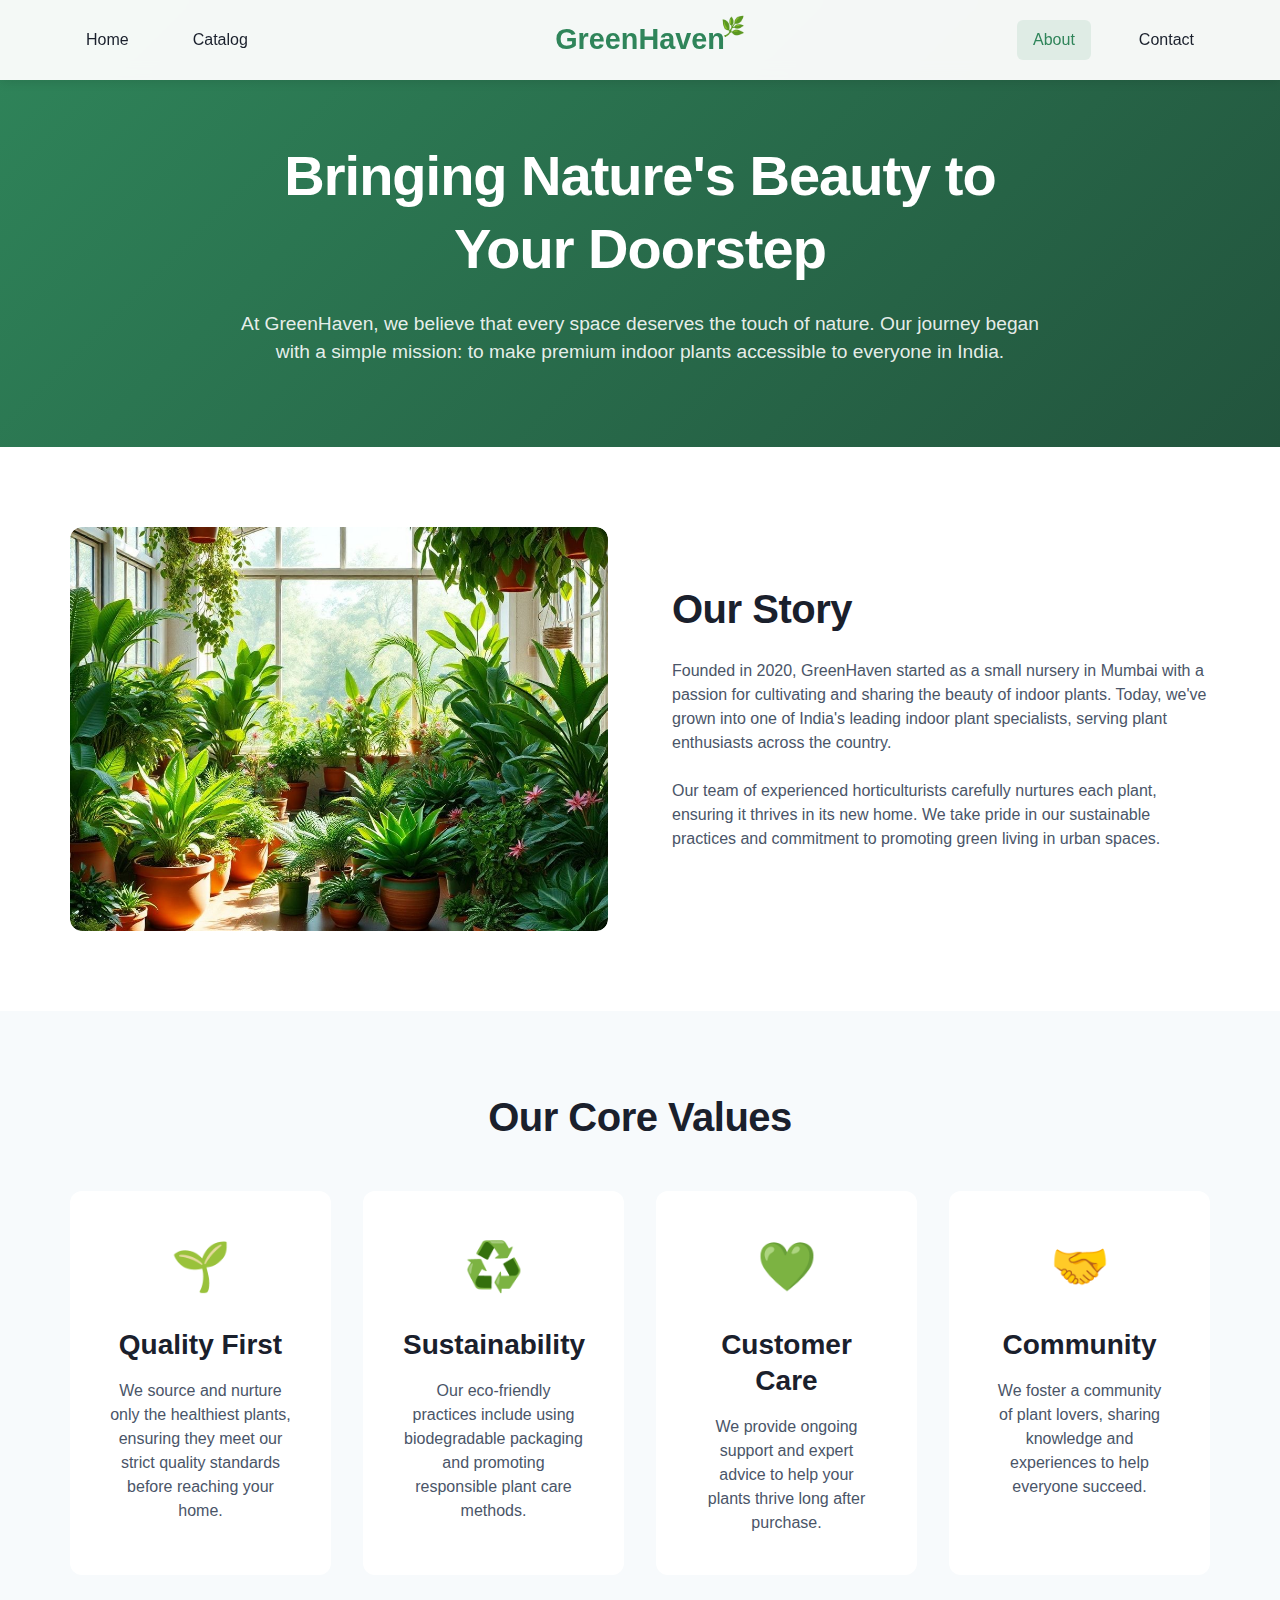
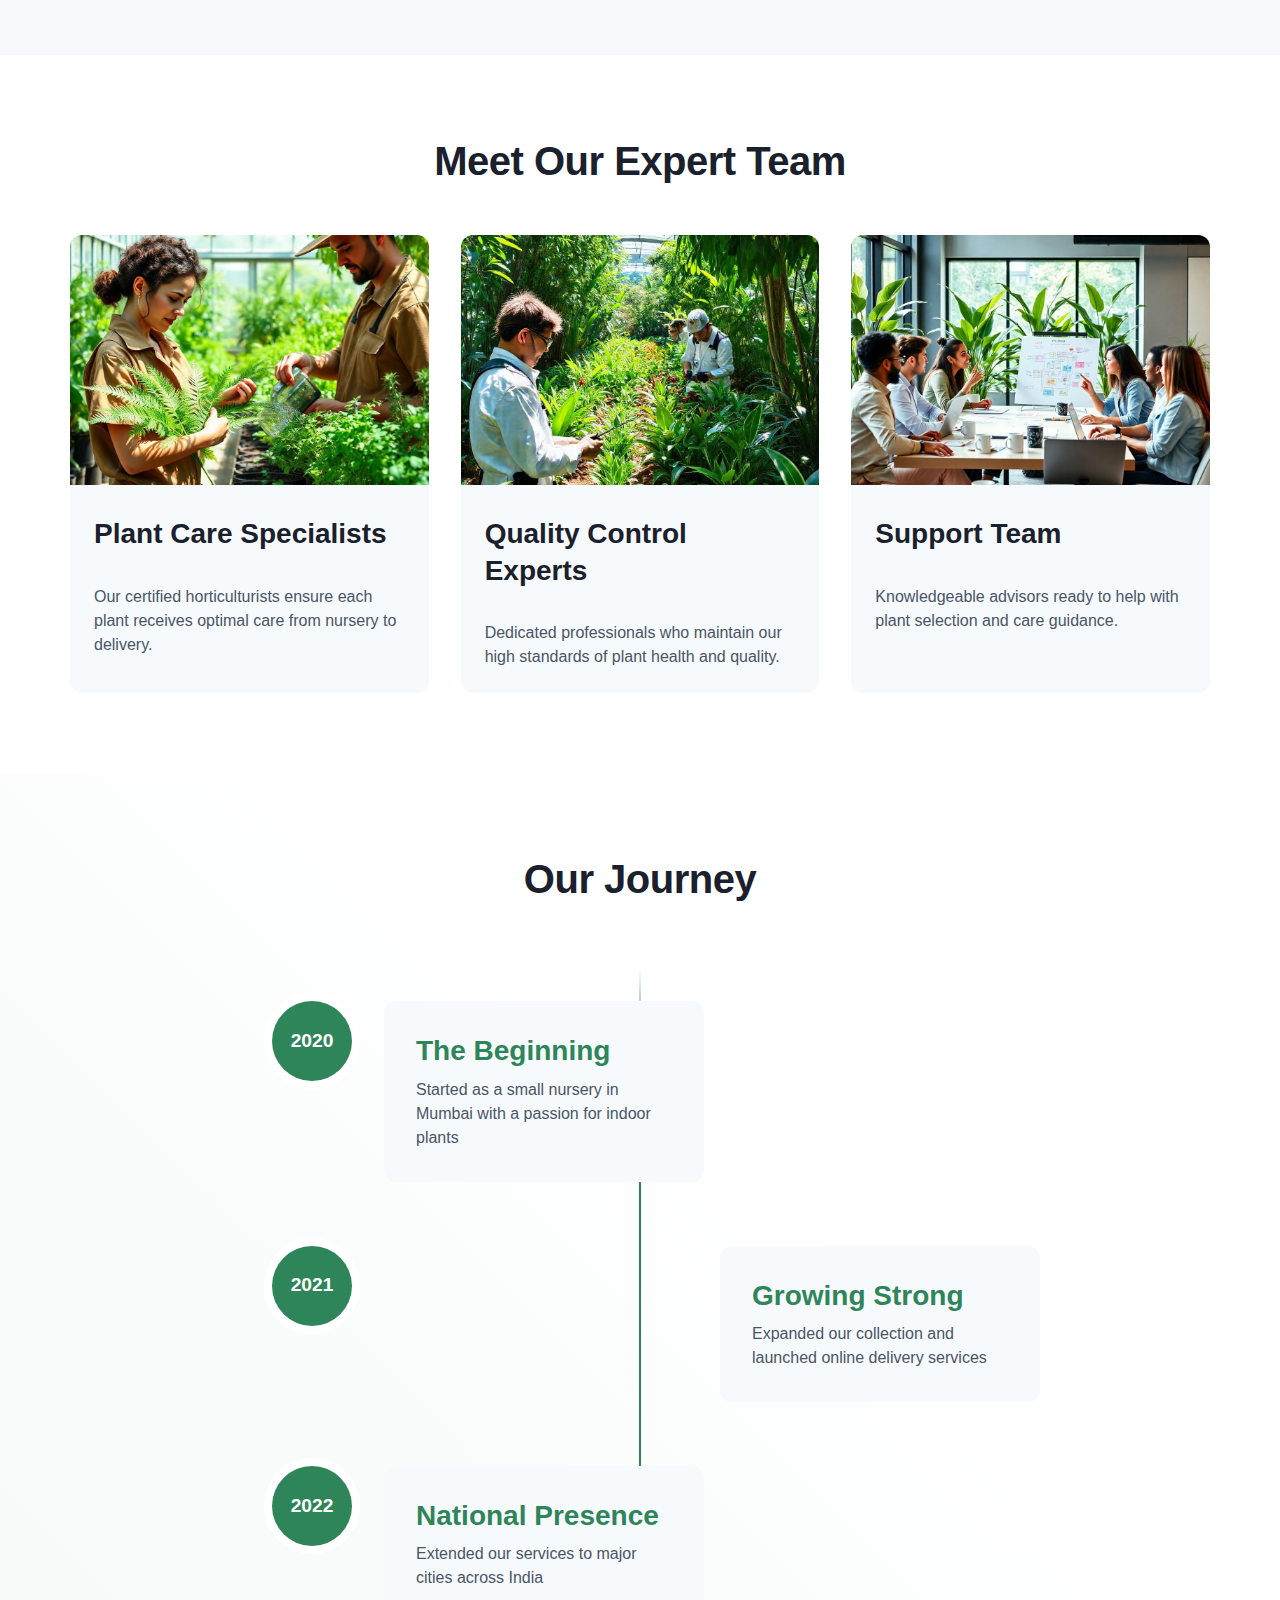
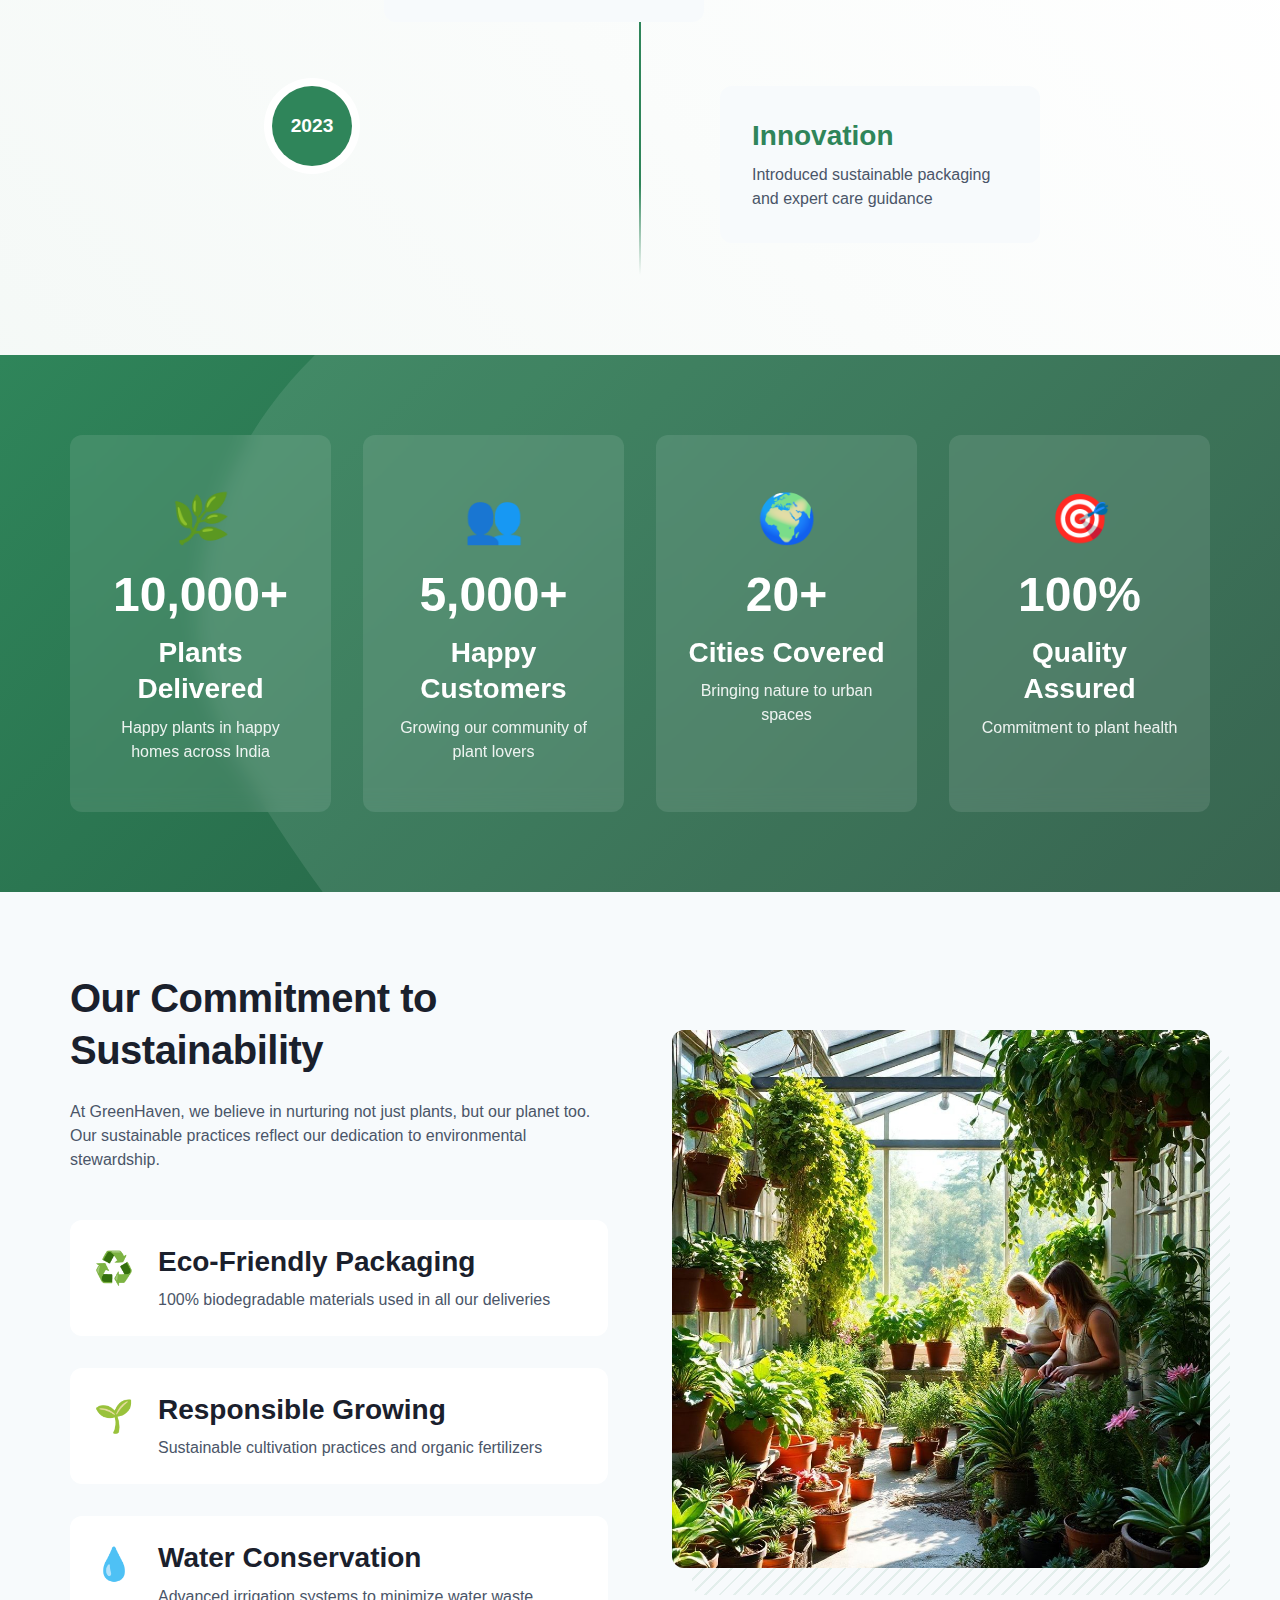
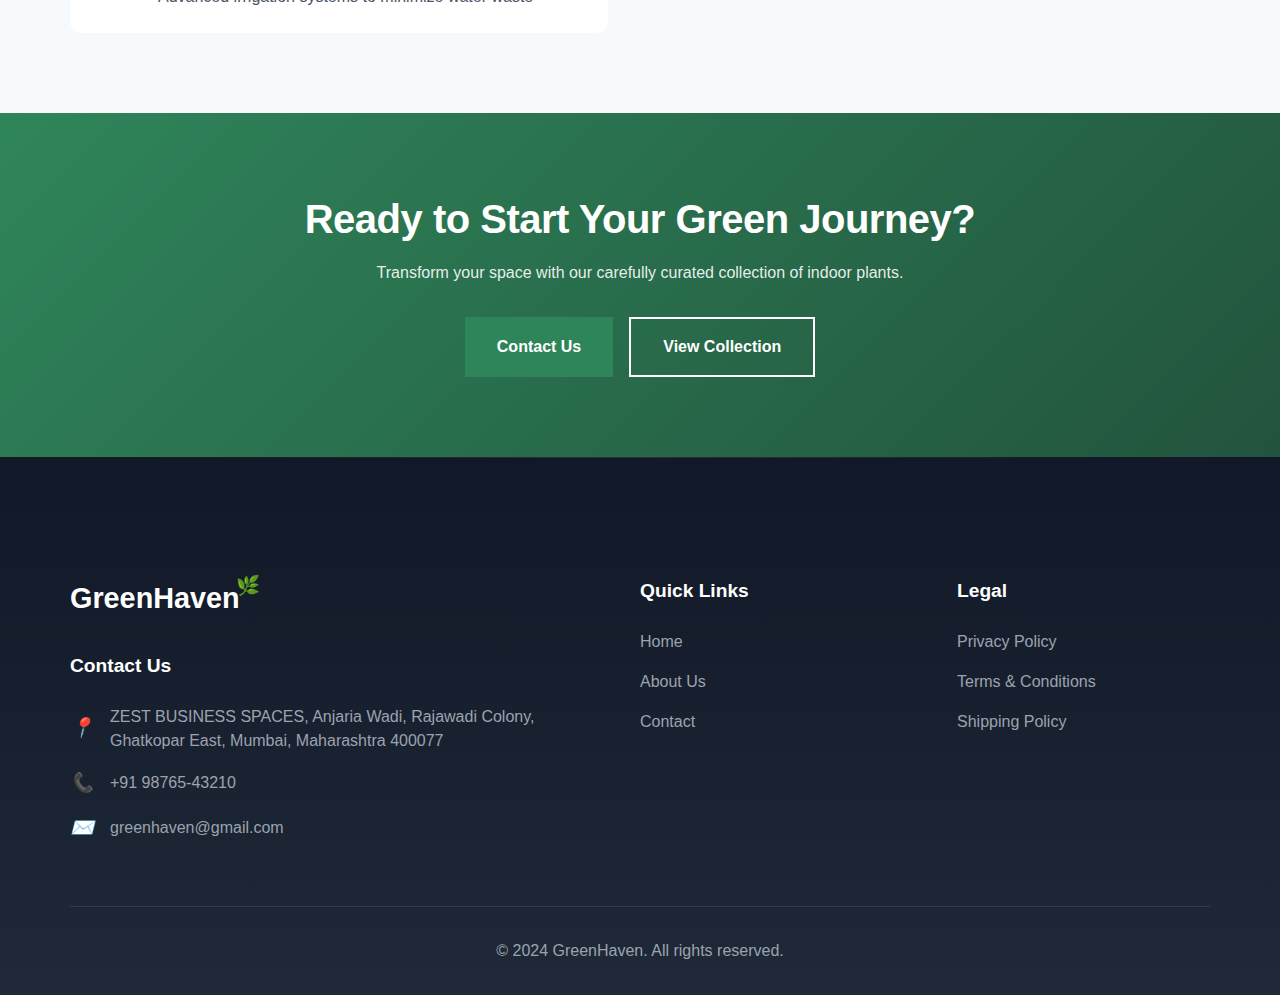
==== about.html @ f8d78986 "initial commit" ====
<!DOCTYPE html>
<html lang="en">
<head>
    <meta charset="UTF-8">
    <meta name="viewport" content="width=device-width, initial-scale=1.0">
    <title>About GreenHaven - Our Story & Mission</title>
    <meta name="description" content="Learn about GreenHaven's journey, our commitment to quality, and our mission to bring nature into your living spaces. Discover what makes us India's premier indoor plant provider.">
    <link rel="stylesheet" href="css/style.css">
</head>
<body>
    <header class="header">
        <div class="container">
            <nav class="nav-left">
                <a href="index.html" class="nav-link">Home</a>
                <a href="catalog.html" class="nav-link">Catalog</a>
            </nav>
            <a href="index.html" class="logo">GreenHaven</a>
            <nav class="nav-right">
                <a href="about.html" class="nav-link active">About</a>
                <a href="contact.html" class="nav-link">Contact</a>
            </nav>
            <button class="nav-toggle" aria-label="Toggle menu">
                <span></span>
                <span></span>
                <span></span>
            </button>
        </div>
    </header>

    <main>
        <section class="about-hero">
            <div class="container">
                <div class="about-hero-content">
                    <h1>Bringing Nature's Beauty to Your Doorstep</h1>
                    <p>At GreenHaven, we believe that every space deserves the touch of nature. Our journey began with a simple mission: to make premium indoor plants accessible to everyone in India.</p>
                </div>
            </div>
        </section>

        <section class="about-story">
            <div class="container">
                <div class="about-story-grid">
                    <div class="about-story-image">
                        <img src="img/about.jpg" alt="GreenHaven nursery with various indoor plants">
                    </div>
                    <div class="about-story-content">
                        <h2>Our Story</h2>
                        <p>Founded in 2020, GreenHaven started as a small nursery in Mumbai with a passion for cultivating and sharing the beauty of indoor plants. Today, we've grown into one of India's leading indoor plant specialists, serving plant enthusiasts across the country.</p>
                        <p>Our team of experienced horticulturists carefully nurtures each plant, ensuring it thrives in its new home. We take pride in our sustainable practices and commitment to promoting green living in urban spaces.</p>
                    </div>
                </div>
            </div>
        </section>

        <section class="about-values">
            <div class="container">
                <h2>Our Core Values</h2>
                <div class="values-grid">
                    <div class="value-card">
                        <div class="value-icon">🌱</div>
                        <h3>Quality First</h3>
                        <p>We source and nurture only the healthiest plants, ensuring they meet our strict quality standards before reaching your home.</p>
                    </div>
                    <div class="value-card">
                        <div class="value-icon">♻️</div>
                        <h3>Sustainability</h3>
                        <p>Our eco-friendly practices include using biodegradable packaging and promoting responsible plant care methods.</p>
                    </div>
                    <div class="value-card">
                        <div class="value-icon">💚</div>
                        <h3>Customer Care</h3>
                        <p>We provide ongoing support and expert advice to help your plants thrive long after purchase.</p>
                    </div>
                    <div class="value-card">
                        <div class="value-icon">🤝</div>
                        <h3>Community</h3>
                        <p>We foster a community of plant lovers, sharing knowledge and experiences to help everyone succeed.</p>
                    </div>
                </div>
            </div>
        </section>

        <section class="about-team">
            <div class="container">
                <h2>Meet Our Expert Team</h2>
                <div class="team-grid">
                    <div class="team-card">
                        <img src="img/team1.jpg" alt="Plant care specialist at GreenHaven">
                        <h3>Plant Care Specialists</h3>
                        <p>Our certified horticulturists ensure each plant receives optimal care from nursery to delivery.</p>
                    </div>
                    <div class="team-card">
                        <img src="img/team2.jpg" alt="Quality control expert at GreenHaven">
                        <h3>Quality Control Experts</h3>
                        <p>Dedicated professionals who maintain our high standards of plant health and quality.</p>
                    </div>
                    <div class="team-card">
                        <img src="img/team3.jpg" alt="Customer support team at GreenHaven">
                        <h3>Support Team</h3>
                        <p>Knowledgeable advisors ready to help with plant selection and care guidance.</p>
                    </div>
                </div>
            </div>
        </section>

        <section class="milestones">
            <div class="container">
                <div class="milestones-content">
                    <h2>Our Journey</h2>
                    <div class="timeline">
                        <div class="timeline-item">
                            <div class="timeline-marker">2020</div>
                            <div class="timeline-content">
                                <h3>The Beginning</h3>
                                <p>Started as a small nursery in Mumbai with a passion for indoor plants</p>
                            </div>
                        </div>
                        <div class="timeline-item">
                            <div class="timeline-marker">2021</div>
                            <div class="timeline-content">
                                <h3>Growing Strong</h3>
                                <p>Expanded our collection and launched online delivery services</p>
                            </div>
                        </div>
                        <div class="timeline-item">
                            <div class="timeline-marker">2022</div>
                            <div class="timeline-content">
                                <h3>National Presence</h3>
                                <p>Extended our services to major cities across India</p>
                            </div>
                        </div>
                        <div class="timeline-item">
                            <div class="timeline-marker">2023</div>
                            <div class="timeline-content">
                                <h3>Innovation</h3>
                                <p>Introduced sustainable packaging and expert care guidance</p>
                            </div>
                        </div>
                    </div>
                </div>
            </div>
        </section>

        <section class="achievements">
            <div class="container">
                <div class="achievements-grid">
                    <div class="achievement-card">
                        <div class="achievement-icon">🌿</div>
                        <div class="achievement-number">10,000+</div>
                        <h3>Plants Delivered</h3>
                        <p>Happy plants in happy homes across India</p>
                    </div>
                    <div class="achievement-card">
                        <div class="achievement-icon">👥</div>
                        <div class="achievement-number">5,000+</div>
                        <h3>Happy Customers</h3>
                        <p>Growing our community of plant lovers</p>
                    </div>
                    <div class="achievement-card">
                        <div class="achievement-icon">🌍</div>
                        <div class="achievement-number">20+</div>
                        <h3>Cities Covered</h3>
                        <p>Bringing nature to urban spaces</p>
                    </div>
                    <div class="achievement-card">
                        <div class="achievement-icon">🎯</div>
                        <div class="achievement-number">100%</div>
                        <h3>Quality Assured</h3>
                        <p>Commitment to plant health</p>
                    </div>
                </div>
            </div>
        </section>

        <section class="sustainability">
            <div class="container">
                <div class="sustainability-grid">
                    <div class="sustainability-content">
                        <h2>Our Commitment to Sustainability</h2>
                        <p>At GreenHaven, we believe in nurturing not just plants, but our planet too. Our sustainable practices reflect our dedication to environmental stewardship.</p>
                        <div class="sustainability-features">
                            <div class="sustainability-feature">
                                <div class="feature-icon">♻️</div>
                                <div class="feature-text">
                                    <h3>Eco-Friendly Packaging</h3>
                                    <p>100% biodegradable materials used in all our deliveries</p>
                                </div>
                            </div>
                            <div class="sustainability-feature">
                                <div class="feature-icon">🌱</div>
                                <div class="feature-text">
                                    <h3>Responsible Growing</h3>
                                    <p>Sustainable cultivation practices and organic fertilizers</p>
                                </div>
                            </div>
                            <div class="sustainability-feature">
                                <div class="feature-icon">💧</div>
                                <div class="feature-text">
                                    <h3>Water Conservation</h3>
                                    <p>Advanced irrigation systems to minimize water waste</p>
                                </div>
                            </div>
                        </div>
                    </div>
                    <div class="sustainability-image">
                        <img src="img/sustainability.jpg" alt="Sustainable plant care practices at GreenHaven">
                        <div class="image-pattern"></div>
                    </div>
                </div>
            </div>
        </section>

        <section class="about-cta">
            <div class="container">
                <div class="cta-content">
                    <h2>Ready to Start Your Green Journey?</h2>
                    <p>Transform your space with our carefully curated collection of indoor plants.</p>
                    <div class="cta-buttons">
                        <a href="contact.html" class="btn">Contact Us</a>
                        <a href="index.html#featured" class="btn btn-outline">View Collection</a>
                    </div>
                </div>
            </div>
        </section>
    </main>

    <footer class="footer">
        <div class="container">
            <div class="footer-grid">
                <div class="footer-brand">
                    <a href="index.html" class="logo">GreenHaven</a>
                    <div class="footer-contact">
                        <h4>Contact Us</h4>
                        <div class="footer-contact-list">
                            <div class="contact-item">
                                <i>📍</i>
                                <a href="https://maps.app.goo.gl/xHXfUvN7m8fywmsn8" target="_blank">
                                    ZEST BUSINESS SPACES, Anjaria Wadi, Rajawadi Colony, Ghatkopar East, Mumbai, Maharashtra 400077
                                </a>
                            </div>
                            <div class="contact-item">
                                <i>📞</i>
                                <a href="tel:+919876543210">+91 98765-43210</a>
                            </div>
                            <div class="contact-item">
                                <i>✉️</i>
                                <a href="mailto:greenhaven@gmail.com">greenhaven@gmail.com</a>
                            </div>
                        </div>
                    </div>
                </div>
                <nav class="footer-nav">
                    <h4>Quick Links</h4>
                    <ul>
                        <li><a href="index.html">Home</a></li>
                        <li><a href="about.html">About Us</a></li>
                        <li><a href="contact.html">Contact</a></li>
                    </ul>
                </nav>
                <nav class="footer-nav">
                    <h4>Legal</h4>
                    <ul>
                        <li><a href="privacy-policy.html">Privacy Policy</a></li>
                        <li><a href="terms-conditions.html">Terms & Conditions</a></li>
                        <li><a href="#">Shipping Policy</a></li>
                    </ul>
                </nav>
            </div>
            <div class="footer-bottom">
                <p class="copyright">© 2024 GreenHaven. All rights reserved.</p>
            </div>
        </div>
    </footer>

    <script src="js/slider.js"></script>
</body>
</html>
---- css/style.css ----
/* Font Face */
@font-face {
    font-family: 'Poppins';
    src: url('../fonts/Poppins-Light.woff2') format('woff2'),
         url('../fonts/Poppins-Light.woff') format('woff');
    font-weight: 300;
    font-style: normal;
    font-display: swap;
}

@font-face {
    font-family: 'Poppins';
    src: url('../fonts/Poppins-Regular.woff2') format('woff2'),
         url('../fonts/Poppins-Regular.woff') format('woff');
    font-weight: 400;
    font-style: normal;
    font-display: swap;
}

@font-face {
    font-family: 'Poppins';
    src: url('../fonts/Poppins-Medium.woff2') format('woff2'),
         url('../fonts/Poppins-Medium.woff') format('woff');
    font-weight: 500;
    font-style: normal;
    font-display: swap;
}

@font-face {
    font-family: 'Poppins';
    src: url('../fonts/Poppins-SemiBold.woff2') format('woff2'),
         url('../fonts/Poppins-SemiBold.woff') format('woff');
    font-weight: 600;
    font-style: normal;
    font-display: swap;
}

@font-face {
    font-family: 'Poppins';
    src: url('../fonts/Poppins-Bold.woff2') format('woff2'),
         url('../fonts/Poppins-Bold.woff') format('woff');
    font-weight: 700;
    font-style: normal;
    font-display: swap;
}

/* Root Variables */
:root {
    --primary-color: #2F855A;
    --primary-dark: #22543D;
    --text-color: #1A202C;
    --light-text: #4A5568;
    --bg-color: #F7FAFC;
    --white: #FFFFFF;
    --container-width: 1200px;
    --header-height: 80px;
    --section-spacing: 80px;
    --card-radius: 12px;
    --transition: all 0.3s ease;
    --font-family: 'Poppins', -apple-system, BlinkMacSystemFont, 'Segoe UI', Roboto, Oxygen, Ubuntu, Cantarell, 'Open Sans', 'Helvetica Neue', sans-serif;
}

/* Base Styles */
* {
    margin: 0;
    padding: 0;
    box-sizing: border-box;
}

body {
    font-family: var(--font-family);
    color: var(--text-color);
    line-height: 1.5;
    background: var(--white);
}

.container {
    max-width: var(--container-width);
    margin: 0 auto;
    padding: 0 30px;
}

/* Typography */
h1, h2, h3 {
    font-weight: 700;
    line-height: 1.3;
    margin-bottom: 1.5rem;
}

h1 {
    font-size: 4rem;
    letter-spacing: -1px;
}

h2 {
    font-size: 2.5rem;
    letter-spacing: -0.5px;
}

h3 {
    font-size: 1.75rem;
}

p {
    margin-bottom: 1.5rem;
    color: var(--light-text);
}

/* Buttons */
.btn {
    display: inline-flex;
    align-items: center;
    padding: 16px 32px;
    background: var(--primary-color);
    color: white;
    text-decoration: none;
    border-radius: var(--border-radius);
    font-weight: 600;
    transition: var(--transition);
    border: none;
    cursor: pointer;
}

.btn:hover {
    background: var(--accent-color);
    transform: translateY(-2px);
    box-shadow: 0 10px 20px rgba(0,0,0,0.1);
}

.btn-outline {
    background: transparent;
    border: 2px solid var(--primary-color);
    color: var(--primary-color);
}

.btn-outline:hover {
    background: var(--primary-color);
    color: white;
}

/* Header */
.header {
    position: fixed;
    top: 0;
    left: 0;
    width: 100%;
    height: var(--header-height);
    background: rgba(255, 255, 255, 0.95);
    backdrop-filter: blur(8px);
    box-shadow: 0 2px 10px rgba(0, 0, 0, 0.1);
    z-index: 1000;
    transition: var(--transition);
}

.header .container {
    display: grid;
    grid-template-columns: 1fr auto 1fr;
    align-items: center;
    height: 100%;
    gap: 2rem;
}

.nav-left, .nav-right {
    display: flex;
    align-items: center;
    gap: 2rem;
}

.nav-right {
    justify-content: flex-end;
}

.logo {
    font-size: 1.8rem;
    font-weight: 700;
    color: var(--primary-color);
    text-decoration: none;
    position: relative;
    justify-self: center;
}

.logo::after {
    content: '🌿';
    font-size: 1.2rem;
    position: absolute;
    top: -5px;
    right: -20px;
}

.nav-link {
    color: var(--text-color);
    text-decoration: none;
    font-weight: 500;
    padding: 0.5rem 1rem;
    border-radius: 6px;
    transition: var(--transition);
}

.nav-link:hover,
.nav-link.active {
    color: var(--primary-color);
    background: rgba(47, 133, 90, 0.1);
}

.nav-toggle {
    display: none;
    flex-direction: column;
    gap: 6px;
    background: none;
    border: none;
    padding: 0;
    cursor: pointer;
    width: 30px;
    height: 25px;
}

.nav-toggle span {
    display: block;
    width: 100%;
    height: 2px;
    background: var(--primary-color);
    transition: var(--transition);
}

.nav-toggle.active span:nth-child(1) {
    transform: translateY(8px) rotate(45deg);
}

.nav-toggle.active span:nth-child(2) {
    opacity: 0;
}

.nav-toggle.active span:nth-child(3) {
    transform: translateY(-8px) rotate(-45deg);
}

@media (max-width: 768px) {
    .header .container {
        grid-template-columns: auto auto;
    }

    .logo {
        order: 0;
        justify-self: start;
    }

    .nav-toggle {
        display: flex;
        order: 1;
        justify-self: end;
    }

    .nav-left, .nav-right {
        display: none;
    }

    .nav-left.active, .nav-right.active {
        display: flex;
        position: fixed;
        top: var(--header-height);
        left: 0;
        width: 100%;
        height: calc(100vh - var(--header-height));
        background: var(--white);
        flex-direction: column;
        align-items: center;
        justify-content: center;
        gap: 2rem;
        z-index: 1000;
    }
}

/* Hero section */
.hero {
    padding: calc(var(--header-height) + 60px) 0 var(--section-spacing);
    background: linear-gradient(135deg, #F7FAFC 0%, #EDF2F7 100%);
    position: relative;
    overflow: hidden;
}

.hero::before {
    content: '';
    position: absolute;
    top: -50%;
    right: -20%;
    width: 100%;
    height: 200%;
    background: var(--primary-color);
    transform: rotate(-30deg);
    opacity: 0.05;
    border-radius: 30% 70% 70% 30% / 30% 30% 70% 70%;
}

.hero .container {
    display: grid;
    grid-template-columns: 1fr 1fr;
    gap: 4rem;
    align-items: center;
}

.hero-content {
    max-width: 600px;
}

.hero-content h1 {
    font-size: 3.5rem;
    line-height: 1.2;
    margin-bottom: 1.5rem;
    color: var(--text-color);
}

.hero-content p {
    font-size: 1.2rem;
    line-height: 1.6;
    color: var(--light-text);
    margin-bottom: 2rem;
}

.hero-buttons {
    display: flex;
    gap: 1rem;
}

.hero-image {
    position: relative;
}

.hero-image::before {
    content: '';
    position: absolute;
    top: -20px;
    right: -20px;
    width: 100%;
    height: 100%;
    background: var(--accent-color);
    border-radius: var(--border-radius);
    opacity: 0.1;
    z-index: 0;
}

.hero-image img {
    position: relative;
    width: 100%;
    border-radius: var(--border-radius);
    box-shadow: 0 30px 60px rgba(0,0,0,0.1);
    z-index: 1;
}

/* Features section */
.features {
    padding: var(--section-spacing) 0;
    background: var(--white);
}

.features-header {
    text-align: center;
    max-width: 700px;
    margin: 0 auto 4rem;
}

.features-header h2 {
    font-size: 2.5rem;
    margin-bottom: 1rem;
}

.features-grid {
    display: grid;
    grid-template-columns: repeat(auto-fit, minmax(250px, 1fr));
    gap: 2rem;
}

.feature-card {
    padding: 2rem;
    background: var(--bg-color);
    border-radius: var(--card-radius);
    text-align: center;
    transition: var(--transition);
}

.feature-card:hover {
    transform: translateY(-5px);
    box-shadow: 0 10px 20px rgba(0, 0, 0, 0.1);
}

.feature-icon {
    font-size: 2.5rem;
    margin-bottom: 1rem;
}

.feature-card h3 {
    font-size: 1.5rem;
    margin-bottom: 0.5rem;
}

/* Categories section */
.categories {
    padding: var(--section-spacing) 0;
    background: var(--bg-color);
}

.categories-header {
    text-align: center;
    max-width: 700px;
    margin: 0 auto 4rem;
}

.categories-grid {
    display: grid;
    grid-template-columns: repeat(auto-fit, minmax(300px, 1fr));
    gap: 2rem;
}

.category-card {
    position: relative;
    border-radius: var(--card-radius);
    overflow: hidden;
    aspect-ratio: 3/4;
}

.category-card img {
    width: 100%;
    height: 100%;
    object-fit: cover;
    transition: var(--transition);
}

.category-content {
    position: absolute;
    bottom: 0;
    left: 0;
    right: 0;
    padding: 2rem;
    background: linear-gradient(to top, rgba(0, 0, 0, 0.8), transparent);
    color: var(--white);
    transform: translateY(100px);
    transition: var(--transition);
}

.category-card:hover .category-content {
    transform: translateY(0);
}

.category-card:hover img {
    transform: scale(1.1);
}

.category-content p {
		color: #fff;
}

.category-content h3 {
    font-size: 1.5rem;
    margin-bottom: 0.5rem;
}

.category-content .btn {
    margin-top: 1rem;
    background: var(--white);
    color: var(--primary-color);
}

.category-content .btn:hover {
    background: var(--primary-color);
    color: var(--white);
}

/* Featured Section */
.featured {
    padding: 60px 0;
    background: #f9f9f9;
}

.featured-grid {
    display: grid;
    grid-template-columns: repeat(3, 1fr);
    gap: 30px;
    margin-top: 40px;
}

.product-card {
    background: #fff;
    border-radius: 12px;
    overflow: hidden;
    box-shadow: 0 2px 8px rgba(0, 0, 0, 0.1);
    transition: transform 0.3s ease, box-shadow 0.3s ease;
}

.product-card:hover {
    transform: translateY(-5px);
    box-shadow: 0 4px 15px rgba(0, 0, 0, 0.15);
}

.product-card img {
    width: 100%;
    height: 280px;
    object-fit: cover;
    transition: transform 0.3s ease;
}

.product-card:hover img {
    transform: scale(1.05);
}

.product-content {
    padding: 20px;
}

.product-content h3 {
    margin: 0 0 8px;
    font-size: 20px;
    color: #1a1a1a;
}

.product-content p {
    margin: 0 0 16px;
    font-size: 14px;
    color: #666;
}

.product-content .price {
    display: block;
    font-size: 18px;
    font-weight: 600;
    color: var(--primary-color);
    margin-bottom: 16px;
}

.product-content .btn {
    width: 100%;
}

.featured-cta {
    text-align: center;
    margin-top: 40px;
}

.btn-lg {
    padding: 15px 40px;
    font-size: 18px;
}

@media (max-width: 1024px) {
    .featured-grid {
        grid-template-columns: repeat(2, 1fr);
        gap: 20px;
    }
}

@media (max-width: 768px) {
    .featured {
        padding: 40px 0;
    }
    
    .featured-grid {
        grid-template-columns: 1fr;
        gap: 20px;
    }
    
    .product-card img {
        height: 240px;
    }
    
    .product-content {
        padding: 15px;
    }
}

/* Footer */
.footer {
    background: linear-gradient(to bottom, #111827, #1F2937);
    color: var(--white);
    padding-top: 120px;
    position: relative;
}

.footer::before {
    content: '';
    position: absolute;
    top: 0;
    left: 50%;
    transform: translateX(-50%);
    width: 80%;
    height: 1px;
    background: linear-gradient(to right, transparent, rgba(255, 255, 255, 0.1), transparent);
}

.footer-grid {
    display: grid;
    grid-template-columns: 2fr 1fr 1fr;
    gap: 4rem;
    margin-bottom: 4rem;
}

.footer .logo {
    color: var(--white);
    margin-bottom: 2rem;
    display: inline-block;
}

.footer-contact h4 {
    font-size: 1.2rem;
    margin-bottom: 1.5rem;
    color: var(--white);
}

.footer-contact-list {
    display: flex;
    flex-direction: column;
    gap: 1rem;
}

.contact-item {
    display: flex;
    align-items: center;
    gap: 1rem;
}

.contact-item i {
    font-size: 1.2rem;
}

.contact-item a {
    color: #9CA3AF;
    text-decoration: none;
    transition: var(--transition);
}

.contact-item a:hover {
    color: var(--white);
}

.footer-nav h4 {
    font-size: 1.2rem;
    margin-bottom: 1.5rem;
    color: var(--white);
}

.footer-nav ul {
    list-style: none;
}

.footer-nav li:not(:last-child) {
    margin-bottom: 1rem;
}

.footer-nav a {
    color: #9CA3AF;
    text-decoration: none;
    transition: var(--transition);
}

.footer-nav a:hover {
    color: var(--white);
}

.footer-bottom {
    padding: 2rem 0;
    border-top: 1px solid rgba(255, 255, 255, 0.1);
    text-align: center;
}

.copyright {
    color: #9CA3AF;
    margin: 0;
}

@media (max-width: 768px) {
    .footer-grid {
        grid-template-columns: 1fr;
        gap: 3rem;
    }
}

/* Responsive Design */
@media (max-width: 1024px) {
    :root {
        --section-spacing: 80px;
    }

    .hero-content h1 {
        font-size: 3rem;
    }

    .slide {
        flex: 0 0 calc(50% - 1rem);
    }
}

@media (max-width: 768px) {
    .hero .container {
        grid-template-columns: 1fr;
        text-align: center;
    }

    .hero-buttons {
        justify-content: center;
    }

    .hero-image {
        grid-row: 1;
    }

    .slide {
        flex: 0 0 100%;
    }

    .footer-grid {
        grid-template-columns: 1fr;
        gap: 3rem;
    }
}

@media (max-width: 640px) {
    :root {
        --section-spacing: 60px;
    }

    .hero-content h1 {
        font-size: 2.5rem;
    }

    .features-grid,
    .categories-grid {
        grid-template-columns: 1fr;
    }

    .nav-toggle {
        display: block;
    }

    .nav-list {
        position: fixed;
        top: var(--header-height);
        left: 0;
        width: 100%;
        height: calc(100vh - var(--header-height));
        background: var(--white);
        flex-direction: column;
        align-items: center;
        padding: 2rem;
        transform: translateX(100%);
        transition: var(--transition);
    }

    .nav-list.active {
        transform: translateX(0);
    }
}

/* About Hero Section */
.about-hero {
    padding: calc(var(--header-height) + 60px) 0 var(--section-spacing);
    background: linear-gradient(135deg, var(--primary-color) 0%, var(--primary-dark) 100%);
    color: var(--white);
    position: relative;
    overflow: hidden;
}

.about-hero::before {
    content: '';
    position: absolute;
    top: 0;
    right: 0;
    width: 100%;
    height: 100%;
    background: url('path-to-pattern.svg') repeat;
    opacity: 0.1;
}

.about-hero-content {
    max-width: 800px;
    margin: 0 auto;
    text-align: center;
    position: relative;
    z-index: 1;
}

.about-hero h1 {
    font-size: 3.5rem;
    color: var(--white);
    margin-bottom: 1.5rem;
}

.about-hero p {
    font-size: 1.2rem;
    color: rgba(255, 255, 255, 0.9);
    margin-bottom: 0;
}

/* About Story Section */
.about-story {
    padding: var(--section-spacing) 0;
    background: var(--white);
}

.about-story-grid {
    display: grid;
    grid-template-columns: 1fr 1fr;
    gap: 4rem;
    align-items: center;
}

.about-story-image {
    position: relative;
    border-radius: var(--card-radius);
    overflow: hidden;
    aspect-ratio: 4/3;
}

.about-story-image::before {
    content: '';
    position: absolute;
    top: 20px;
    left: 20px;
    right: -20px;
    bottom: -20px;
    background: var(--primary-color);
    opacity: 0.1;
    border-radius: var(--card-radius);
    z-index: 0;
}

.about-story-image img {
    width: 100%;
    height: 100%;
    object-fit: cover;
    border-radius: var(--card-radius);
    position: relative;
    z-index: 1;
}

.about-story-content h2 {
    color: var(--text-color);
    margin-bottom: 1.5rem;
}

.about-story-content p {
    margin-bottom: 1.5rem;
}

/* About Values Section */
.about-values {
    padding: var(--section-spacing) 0;
    background: var(--bg-color);
}

.about-values h2 {
    text-align: center;
    margin-bottom: 3rem;
}

.values-grid {
    display: grid;
    grid-template-columns: repeat(auto-fit, minmax(250px, 1fr));
    gap: 2rem;
}

.value-card {
    background: var(--white);
    padding: 2.5rem;
    border-radius: var(--card-radius);
    text-align: center;
    transition: var(--transition);
}

.value-card:hover {
    transform: translateY(-5px);
    box-shadow: 0 15px 30px rgba(0, 0, 0, 0.1);
}

.value-icon {
    font-size: 3rem;
    margin-bottom: 1.5rem;
}

.value-card h3 {
    color: var(--text-color);
    margin-bottom: 1rem;
}

.value-card p {
    margin-bottom: 0;
    color: var(--light-text);
}

/* About Team Section */
.about-team {
    padding: var(--section-spacing) 0;
    background: var(--white);
}

.about-team h2 {
    text-align: center;
    margin-bottom: 3rem;
}

.team-grid {
    display: grid;
    grid-template-columns: repeat(auto-fit, minmax(300px, 1fr));
    gap: 2rem;
}

.team-card {
    background: var(--bg-color);
    border-radius: var(--card-radius);
    overflow: hidden;
    transition: var(--transition);
}

.team-card:hover {
    transform: translateY(-5px);
    box-shadow: 0 15px 30px rgba(0, 0, 0, 0.1);
}

.team-card img {
    width: 100%;
    height: 250px;
    object-fit: cover;
}

.team-card h3 {
    padding: 1.5rem 1.5rem 0.5rem;
    color: var(--text-color);
}

.team-card p {
    padding: 0 1.5rem 1.5rem;
    margin-bottom: 0;
    color: var(--light-text);
}

/* About CTA Section */
.about-cta {
    padding: var(--section-spacing) 0;
    background: linear-gradient(135deg, var(--primary-color) 0%, var(--primary-dark) 100%);
    color: var(--white);
}

.cta-content {
    max-width: 700px;
    margin: 0 auto;
    text-align: center;
}

.cta-content h2 {
    color: var(--white);
    margin-bottom: 1rem;
}

.cta-content p {
    color: rgba(255, 255, 255, 0.9);
    margin-bottom: 2rem;
}

.cta-buttons {
    display: flex;
    gap: 1rem;
    justify-content: center;
}

.cta-buttons .btn-outline {
    border-color: var(--white);
    color: var(--white);
}

.cta-buttons .btn-outline:hover {
    background: var(--white);
    color: var(--primary-color);
}

/* Responsive Styles for About Page */
@media (max-width: 1024px) {
    .about-hero h1 {
        font-size: 3rem;
    }
}

@media (max-width: 768px) {
    .about-story-grid {
        grid-template-columns: 1fr;
        gap: 2rem;
    }

    .about-story-image {
        order: -1;
    }

    .about-hero h1 {
        font-size: 2.5rem;
    }

    .value-card,
    .team-card {
        max-width: 400px;
        margin: 0 auto;
    }
}

@media (max-width: 640px) {
    .about-hero h1 {
        font-size: 2rem;
    }

    .cta-buttons {
        flex-direction: column;
    }

    .value-card {
        padding: 2rem;
    }
}

/* Slider Fixes */
.slider-container {
    margin: 0 -30px;
    padding: 2rem 30px;
}

.slider-wrapper {
    margin: 0 -1rem;
}

.slide {
    padding: 1rem;
}

.slider-nav {
    position: relative;
    z-index: 2;
}

/* Contact Hero Section */
.contact-hero {
    padding: calc(var(--header-height) + 60px) 0 var(--section-spacing);
    background: linear-gradient(135deg, var(--primary-color) 0%, var(--primary-dark) 100%);
    color: var(--white);
    position: relative;
    overflow: hidden;
}

.contact-hero::before {
    content: '';
    position: absolute;
    top: -50%;
    right: -20%;
    width: 100%;
    height: 200%;
    background: rgba(255, 255, 255, 0.1);
    transform: rotate(-30deg);
    border-radius: 30% 70% 70% 30% / 30% 30% 70% 70%;
}

.contact-hero-content {
    max-width: 800px;
    margin: 0 auto;
    text-align: center;
    position: relative;
    z-index: 1;
}

.contact-hero h1 {
    font-size: 3.5rem;
    color: var(--white);
    margin-bottom: 1.5rem;
}

.contact-hero p {
    font-size: 1.2rem;
    color: rgba(255, 255, 255, 0.9);
    margin-bottom: 0;
}

/* Contact Info Section */
.contact-info {
    padding: var(--section-spacing) 0;
    background: var(--white);
}

.contact-grid {
    display: grid;
    grid-template-columns: 1fr 1fr;
    gap: 4rem;
}

.contact-details h2,
.contact-form-wrapper h2 {
    margin-bottom: 3rem;
    color: var(--text-color);
}

.contact-cards {
    display: grid;
    grid-template-columns: repeat(auto-fit, minmax(250px, 1fr));
    gap: 2rem;
}

.contact-card {
    background: var(--bg-color);
    padding: 2rem;
    border-radius: var(--card-radius);
    text-align: center;
    transition: var(--transition);
}

.contact-card:hover {
    transform: translateY(-5px);
    box-shadow: 0 15px 30px rgba(0, 0, 0, 0.1);
}

.contact-card-icon {
    font-size: 2.5rem;
    margin-bottom: 1.5rem;
}

.contact-card h3 {
    color: var(--text-color);
    margin-bottom: 1rem;
}

.contact-link {
    color: var(--primary-color);
    text-decoration: none;
    font-weight: 500;
    transition: var(--transition);
    display: block;
    margin-bottom: 0.5rem;
}

.contact-link:hover {
    color: var(--primary-dark);
}

.contact-card p {
    color: var(--light-text);
    margin-bottom: 0;
    font-size: 0.9rem;
}

/* Contact Form */
.contact-form {
    background: var(--bg-color);
    padding: 3rem;
    border-radius: var(--card-radius);
}

.form-group {
    margin-bottom: 1.5rem;
}

.form-group label {
    display: block;
    margin-bottom: 0.5rem;
    color: var(--text-color);
    font-weight: 500;
}

.form-group input,
.form-group textarea {
    width: 100%;
    padding: 1rem;
    border: 2px solid transparent;
    background: var(--white);
    border-radius: calc(var(--card-radius) / 2);
    font-family: inherit;
    font-size: 1rem;
    color: var(--text-color);
    transition: var(--transition);
}

.form-group input:focus,
.form-group textarea:focus {
    outline: none;
    border-color: var(--primary-color);
    box-shadow: 0 0 0 4px rgba(47, 133, 90, 0.1);
}

.checkbox-group {
    display: flex;
    align-items: center;
    gap: 0.5rem;
    margin-bottom: 2rem;
}

.checkbox-group input[type="checkbox"] {
    width: 20px;
    height: 20px;
    margin: 0;
}

.checkbox-group label {
    margin: 0;
    font-size: 0.9rem;
}

.checkbox-group a {
    color: var(--primary-color);
    text-decoration: none;
}

.checkbox-group a:hover {
    text-decoration: underline;
}

/* Contact Map Section */
.contact-map {
    padding: var(--section-spacing) 0;
    background: var(--bg-color);
}

.contact-map h2 {
    text-align: center;
    margin-bottom: 3rem;
}

.map-wrapper {
    border-radius: var(--card-radius);
    overflow: hidden;
    box-shadow: 0 15px 30px rgba(0, 0, 0, 0.1);
}

/* Responsive Styles for Contact Page */
@media (max-width: 1024px) {
    .contact-hero h1 {
        font-size: 3rem;
    }
}

@media (max-width: 768px) {
    .contact-grid {
        grid-template-columns: 1fr;
        gap: 3rem;
    }

    .contact-form {
        padding: 2rem;
    }

    .contact-hero h1 {
        font-size: 2.5rem;
    }
}

@media (max-width: 640px) {
    .contact-hero h1 {
        font-size: 2rem;
    }

    .contact-cards {
        grid-template-columns: 1fr;
    }

    .contact-form {
        padding: 1.5rem;
    }
}

/* Benefits Diagonal Section */
.benefits-diagonal {
    position: relative;
    padding: var(--section-spacing) 0;
    background: linear-gradient(135deg, var(--primary-color) 0%, var(--primary-dark) 100%);
    color: var(--white);
    transform: skewY(-5deg);
    margin: 6rem 0;
}

.benefits-diagonal > * {
    transform: skewY(5deg);
}

.benefits-content {
    text-align: center;
    max-width: 1000px;
    margin: 0 auto;
}

.benefits-content h2 {
    color: var(--white);
    margin-bottom: 1rem;
}

.benefits-content > p {
    color: rgba(255, 255, 255, 0.9);
    margin-bottom: 4rem;
}

.benefits-cards {
    display: grid;
    grid-template-columns: repeat(auto-fit, minmax(300px, 1fr));
    gap: 2rem;
}

.benefits-diagonal .benefit-card {
    background: rgba(255, 255, 255, 0.1);
    backdrop-filter: blur(10px);
    padding: 3rem 2rem;
    border-radius: var(--card-radius);
    position: relative;
    overflow: hidden;
    transition: var(--transition);
}

.benefits-diagonal .benefit-card:hover {
    transform: translateY(-10px);
    background: rgba(255, 255, 255, 0.15);
}

.benefit-number {
    position: absolute;
    top: 20px;
    right: 20px;
    font-size: 4rem;
    font-weight: 800;
    opacity: 0.1;
    color: var(--white);
}

.benefits-diagonal .benefit-card h3 {
    color: var(--white);
    margin-bottom: 1rem;
    position: relative;
}

.benefits-diagonal .benefit-card p {
    color: rgba(255, 255, 255, 0.9);
    margin-bottom: 0;
    position: relative;
}

/* Showcase Section */
.showcase {
    padding: var(--section-spacing) 0;
    background: var(--bg-color);
    position: relative;
    overflow: hidden;
}

.showcase::before {
    content: '';
    position: absolute;
    top: 0;
    left: 0;
    width: 100%;
    height: 100%;
    background: linear-gradient(45deg, var(--primary-color) 0%, transparent 70%);
    opacity: 0.05;
}

.showcase-grid {
    display: grid;
    grid-template-columns: 1fr 1fr;
    gap: 4rem;
    align-items: center;
}

.showcase-content {
    position: relative;
}

.care-tips {
    display: grid;
    gap: 2rem;
    margin-top: 3rem;
}

.tip {
    display: flex;
    align-items: flex-start;
    gap: 1.5rem;
    padding: 1.5rem;
    background: var(--white);
    border-radius: var(--card-radius);
    transition: var(--transition);
}

.tip:hover {
    transform: translateX(10px);
    box-shadow: 0 10px 30px rgba(0, 0, 0, 0.1);
}

.tip-icon {
    font-size: 2rem;
    flex-shrink: 0;
}

.tip-content h3 {
    margin-bottom: 0.5rem;
}

.tip-content p {
    margin-bottom: 0;
}

.showcase-image {
    position: relative;
}

.showcase-image img {
    width: 100%;
    border-radius: var(--card-radius);
    position: relative;
    z-index: 1;
}

.showcase-pattern {
    position: absolute;
    top: -20px;
    right: -20px;
    width: 100%;
    height: 100%;
    background: repeating-linear-gradient(
        45deg,
        var(--primary-color),
        var(--primary-color) 2px,
        transparent 2px,
        transparent 10px
    );
    border-radius: var(--card-radius);
    opacity: 0.1;
}

/* Testimonials Section */
.testimonials {
    padding: var(--section-spacing) 0;
    background: var(--white);
}

.testimonials-header {
    text-align: center;
    margin-bottom: 4rem;
}

.testimonials-wrapper {
    display: grid;
    grid-template-columns: repeat(auto-fit, minmax(300px, 1fr));
    gap: 2rem;
}

.testimonial {
    position: relative;
}

.testimonial-content {
    background: var(--bg-color);
    padding: 2rem;
    border-radius: var(--card-radius);
    position: relative;
    transition: var(--transition);
}

.testimonial-content::before {
    content: '"';
    position: absolute;
    top: -30px;
    left: 20px;
    font-size: 5rem;
    color: var(--primary-color);
    opacity: 0.1;
    font-family: serif;
}

.testimonial:hover .testimonial-content {
    transform: translateY(-5px);
    box-shadow: 0 15px 30px rgba(0, 0, 0, 0.1);
}

.testimonial-content > p {
    font-style: italic;
    margin-bottom: 1.5rem;
}

.testimonial-author {
    display: flex;
    align-items: center;
    gap: 1rem;
}

.author-info h4 {
    color: var(--text-color);
    margin-bottom: 0.25rem;
}

.author-info p {
    font-size: 0.9rem;
    margin-bottom: 0;
}

/* Newsletter Section */
.newsletter {
    padding: var(--section-spacing) 0;
    background: var(--bg-color);
    position: relative;
    overflow: hidden;
}

.newsletter::before {
    content: '';
    position: absolute;
    top: 0;
    left: 0;
    width: 100%;
    height: 100%;
    background: url('path-to-pattern.svg') repeat;
    opacity: 0.05;
}

.newsletter-content {
    max-width: 600px;
    margin: 0 auto;
    text-align: center;
    position: relative;
}

.newsletter-text {
    margin-bottom: 2rem;
}

.newsletter-form .form-group {
    display: flex;
    gap: 1rem;
    margin-bottom: 1rem;
}

.newsletter-form input[type="email"] {
    flex: 1;
    padding: 1rem;
    border: 2px solid transparent;
    border-radius: calc(var(--card-radius) / 2);
    font-family: inherit;
    font-size: 1rem;
    transition: var(--transition);
}

.newsletter-form input[type="email"]:focus {
    outline: none;
    border-color: var(--primary-color);
    box-shadow: 0 0 0 4px rgba(47, 133, 90, 0.1);
}

/* Update footer contact section */
.footer-contact {
    background: transparent;
    padding: 0;
}

.footer-contact .contact-info {
    opacity: 0.9;
}

/* Responsive updates */
@media (max-width: 768px) {
    .benefits-diagonal {
        transform: skewY(-3deg);
    }

    .benefits-diagonal > * {
        transform: skewY(3deg);
    }

    .showcase-grid {
        grid-template-columns: 1fr;
        gap: 3rem;
    }

    .newsletter-form .form-group {
        flex-direction: column;
    }

    .newsletter-form .btn {
        width: 100%;
    }
}

@media (max-width: 640px) {
    .benefits-diagonal {
        transform: none;
        margin: 0;
    }

    .benefits-diagonal > * {
        transform: none;
    }

    .tip {
        flex-direction: column;
        text-align: center;
        align-items: center;
    }

    .tip:hover {
        transform: translateY(-5px);
    }
}

/* Milestones Section */
.milestones {
    padding: var(--section-spacing) 0;
    background: var(--white);
    position: relative;
    overflow: hidden;
}

.milestones::before {
    content: '';
    position: absolute;
    top: 0;
    left: 0;
    width: 100%;
    height: 100%;
    background: linear-gradient(45deg, var(--primary-color) 0%, transparent 70%);
    opacity: 0.05;
}

.milestones-content {
    max-width: 800px;
    margin: 0 auto;
    position: relative;
}

.milestones-content h2 {
    text-align: center;
    margin-bottom: 4rem;
}

.timeline {
    position: relative;
    padding: 2rem 0;
}

.timeline::before {
    content: '';
    position: absolute;
    top: 0;
    left: 50%;
    transform: translateX(-50%);
    width: 2px;
    height: 100%;
    background: linear-gradient(to bottom,
        transparent,
        var(--primary-color) 10%,
        var(--primary-color) 90%,
        transparent
    );
}

.timeline-item {
    display: flex;
    justify-content: center;
    align-items: flex-start;
    margin-bottom: 4rem;
    position: relative;
}

.timeline-item:last-child {
    margin-bottom: 0;
}

.timeline-marker {
    width: 80px;
    height: 80px;
    background: var(--primary-color);
    color: var(--white);
    border-radius: 50%;
    display: flex;
    align-items: center;
    justify-content: center;
    font-weight: 700;
    font-size: 1.2rem;
    position: relative;
    z-index: 1;
    flex-shrink: 0;
    margin: 0 2rem;
    box-shadow: 0 0 0 8px var(--white);
}

.timeline-content {
    background: var(--bg-color);
    padding: 2rem;
    border-radius: var(--card-radius);
    position: relative;
    width: calc(50% - 5rem);
    transition: var(--transition);
}

.timeline-content:hover {
    transform: translateY(-5px);
    box-shadow: 0 15px 30px rgba(0, 0, 0, 0.1);
}

.timeline-item:nth-child(odd) .timeline-content {
    margin-right: auto;
}

.timeline-item:nth-child(even) .timeline-content {
    margin-left: auto;
}

.timeline-content h3 {
    color: var(--primary-color);
    margin-bottom: 0.5rem;
}

.timeline-content p {
    margin-bottom: 0;
}

/* Achievements Section */
.achievements {
    padding: var(--section-spacing) 0;
    background: linear-gradient(135deg, var(--primary-color) 0%, var(--primary-dark) 100%);
    color: var(--white);
    position: relative;
    overflow: hidden;
}

.achievements::before {
    content: '';
    position: absolute;
    top: -50%;
    right: -20%;
    width: 100%;
    height: 200%;
    background: rgba(255, 255, 255, 0.1);
    transform: rotate(-30deg);
    border-radius: 30% 70% 70% 30% / 30% 30% 70% 70%;
}

.achievements-grid {
    display: grid;
    grid-template-columns: repeat(auto-fit, minmax(250px, 1fr));
    gap: 2rem;
    position: relative;
    z-index: 1;
}

.achievement-card {
    text-align: center;
    padding: 3rem 2rem;
    background: rgba(255, 255, 255, 0.1);
    border-radius: var(--card-radius);
    backdrop-filter: blur(10px);
    transition: var(--transition);
}

.achievement-card:hover {
    transform: translateY(-10px);
    background: rgba(255, 255, 255, 0.15);
}

.achievement-icon {
    font-size: 3rem;
    margin-bottom: 1rem;
}

.achievement-number {
    font-size: 3rem;
    font-weight: 700;
    color: var(--white);
    margin-bottom: 1rem;
    line-height: 1;
}

.achievement-card h3 {
    color: var(--white);
    margin-bottom: 0.5rem;
}

.achievement-card p {
    color: rgba(255, 255, 255, 0.9);
    margin-bottom: 0;
}

/* Sustainability Section */
.sustainability {
    padding: var(--section-spacing) 0;
    background: var(--bg-color);
    position: relative;
    overflow: hidden;
}

.sustainability-grid {
    display: grid;
    grid-template-columns: 1fr 1fr;
    gap: 4rem;
    align-items: center;
}

.sustainability-content {
    position: relative;
}

.sustainability-content h2 {
    margin-bottom: 1.5rem;
}

.sustainability-content > p {
    margin-bottom: 3rem;
}

.sustainability-features {
    display: grid;
    gap: 2rem;
}

.sustainability-feature {
    display: flex;
    align-items: flex-start;
    gap: 1.5rem;
    padding: 1.5rem;
    background: var(--white);
    border-radius: var(--card-radius);
    transition: var(--transition);
}

.sustainability-feature:hover {
    transform: translateX(10px);
    box-shadow: 0 10px 30px rgba(0, 0, 0, 0.1);
}

.feature-icon {
    font-size: 2rem;
    flex-shrink: 0;
}

.feature-text h3 {
    margin-bottom: 0.5rem;
}

.feature-text p {
    margin-bottom: 0;
}

.sustainability-image {
    position: relative;
}

.sustainability-image img {
    width: 100%;
    border-radius: var(--card-radius);
    position: relative;
    z-index: 1;
}

.image-pattern {
    position: absolute;
    top: 20px;
    left: 20px;
    width: 100%;
    height: 100%;
    background: repeating-linear-gradient(
        -45deg,
        var(--primary-color),
        var(--primary-color) 2px,
        transparent 2px,
        transparent 10px
    );
    border-radius: var(--card-radius);
    opacity: 0.1;
}

/* Responsive styles for new sections */
@media (max-width: 1024px) {
    .timeline::before {
        left: 30px;
    }

    .timeline-item {
        justify-content: flex-start;
    }

    .timeline-marker {
        width: 60px;
        height: 60px;
        font-size: 1rem;
        margin: 0 2rem 0 0;
    }

    .timeline-content {
        width: calc(100% - 82px);
    }

    .timeline-item:nth-child(even) .timeline-content {
        margin-left: 0;
    }
}

@media (max-width: 768px) {
    .sustainability-grid {
        grid-template-columns: 1fr;
        gap: 3rem;
    }

    .sustainability-image {
        order: -1;
    }

    .achievement-card {
        padding: 2rem;
    }

    .achievement-number {
        font-size: 2.5rem;
    }
}

@media (max-width: 640px) {
    .timeline-marker {
        width: 50px;
        height: 50px;
        margin: 0 1.5rem 0 0;
    }

    .timeline-content {
        width: calc(100% - 65px);
        padding: 1.5rem;
    }

    .sustainability-feature {
        flex-direction: column;
        text-align: center;
        align-items: center;
    }

    .sustainability-feature:hover {
        transform: translateY(-5px);
    }
}

/* Catalog Hero Section */
.catalog-hero {
    padding: calc(var(--header-height) + 60px) 0 var(--section-spacing);
    background: linear-gradient(135deg, var(--primary-color) 0%, var(--primary-dark) 100%);
    color: var(--white);
    text-align: center;
}

.catalog-hero-content {
    max-width: 800px;
    margin: 0 auto;
}

.catalog-hero h1 {
    color: var(--white);
    margin-bottom: 1rem;
}

.catalog-hero p {
    color: rgba(255, 255, 255, 0.9);
    font-size: 1.2rem;
}

/* Catalog Filters */
.catalog-filters {
    padding: 2rem 0;
    background: var(--white);
    border-bottom: 1px solid rgba(0, 0, 0, 0.1);
}

.filters-wrapper {
    display: flex;
    gap: 2rem;
    align-items: center;
    justify-content: center;
}

.filter-group {
    display: flex;
    flex-direction: column;
    gap: 0.5rem;
}

.filter-group label {
    font-weight: 500;
    color: var(--text-color);
}

.filter-group select {
    padding: 0.75rem 2rem 0.75rem 1rem;
    border: 1px solid rgba(0, 0, 0, 0.1);
    border-radius: var(--card-radius);
    background: var(--white);
    font-family: inherit;
    font-size: 1rem;
    color: var(--text-color);
    cursor: pointer;
    appearance: none;
    background-image: url("data:image/svg+xml,%3Csvg xmlns='http://www.w3.org/2000/svg' width='24' height='24' viewBox='0 0 24 24' fill='none' stroke='currentColor' stroke-width='2' stroke-linecap='round' stroke-linejoin='round'%3E%3Cpolyline points='6 9 12 15 18 9'%3E%3C/polyline%3E%3C/svg%3E");
    background-repeat: no-repeat;
    background-position: right 0.5rem center;
    background-size: 1.5em;
}

.filter-group select:focus {
    outline: none;
    border-color: var(--primary-color);
    box-shadow: 0 0 0 3px rgba(47, 133, 90, 0.1);
}

/* Catalog Grid */
.catalog-grid {
    padding: 80px 0;
}

.products-grid {
    display: grid;
    grid-template-columns: repeat(auto-fill, minmax(300px, 1fr));
    gap: 30px;
    margin-top: 40px;
}

.product-card {
    background: #fff;
    border-radius: 12px;
    overflow: hidden;
    box-shadow: 0 4px 6px rgba(0, 0, 0, 0.1);
    transition: transform 0.3s ease, box-shadow 0.3s ease;
}

.product-card:hover {
    transform: translateY(-5px);
    box-shadow: 0 8px 12px rgba(0, 0, 0, 0.15);
}

.product-image {
    position: relative;
    padding-top: 100%;
    background: #f5f5f5;
}

.product-image img {
    position: absolute;
    top: 0;
    left: 0;
    width: 100%;
    height: 100%;
    object-fit: cover;
}

.product-tags {
    position: absolute;
    top: 12px;
    left: 12px;
    display: flex;
    gap: 8px;
    flex-wrap: wrap;
}

.tag {
    background: rgba(47, 133, 90, 0.9);
    color: #fff;
    padding: 4px 12px;
    border-radius: 20px;
    font-size: 12px;
    font-weight: 500;
}

.product-info {
    padding: 20px;
}

.product-info h3 {
    margin: 0 0 8px;
    font-size: 18px;
    color: #1a1a1a;
}

.product-info p {
    margin: 0 0 16px;
    color: #666;
    font-size: 14px;
    line-height: 1.5;
}

.product-meta {
    display: flex;
    justify-content: space-between;
    align-items: center;
}

.price {
    font-size: 20px;
    font-weight: 600;
    color: var(--primary-color);
}

.no-results {
    text-align: center;
    padding: 40px;
    background: #f9f9f9;
    border-radius: 12px;
    margin-top: 40px;
}

.no-results p {
    color: #666;
    font-size: 16px;
    margin: 0;
}

/* Filter Styles */
.catalog-filters {
    background: #fff;
    padding: 20px;
    border-radius: 12px;
    box-shadow: 0 2px 4px rgba(0, 0, 0, 0.1);
    margin-bottom: 40px;
}

.filters-grid {
    display: grid;
    grid-template-columns: repeat(auto-fit, minmax(200px, 1fr));
    gap: 20px;
}

.filter-group {
    display: flex;
    flex-direction: column;
}

.filter-group label {
    font-size: 14px;
    font-weight: 500;
    color: #666;
    margin-bottom: 8px;
}

.filter-group select {
    padding: 10px;
    border: 1px solid #ddd;
    border-radius: 6px;
    font-size: 14px;
    color: #333;
    background: #fff;
    cursor: pointer;
}

.filter-group select:focus {
    outline: none;
    border-color: var(--primary-color);
}

/* Responsive Styles */
@media (max-width: 768px) {
    .catalog-grid {
        padding: 40px 0;
    }

    .products-grid {
        grid-template-columns: repeat(auto-fill, minmax(250px, 1fr));
        gap: 20px;
    }

    .product-info h3 {
        font-size: 16px;
    }

    .price {
        font-size: 18px;
    }
}

@media (max-width: 480px) {
    .products-grid {
        grid-template-columns: 1fr;
    }

    .filters-grid {
        grid-template-columns: 1fr;
    }
}
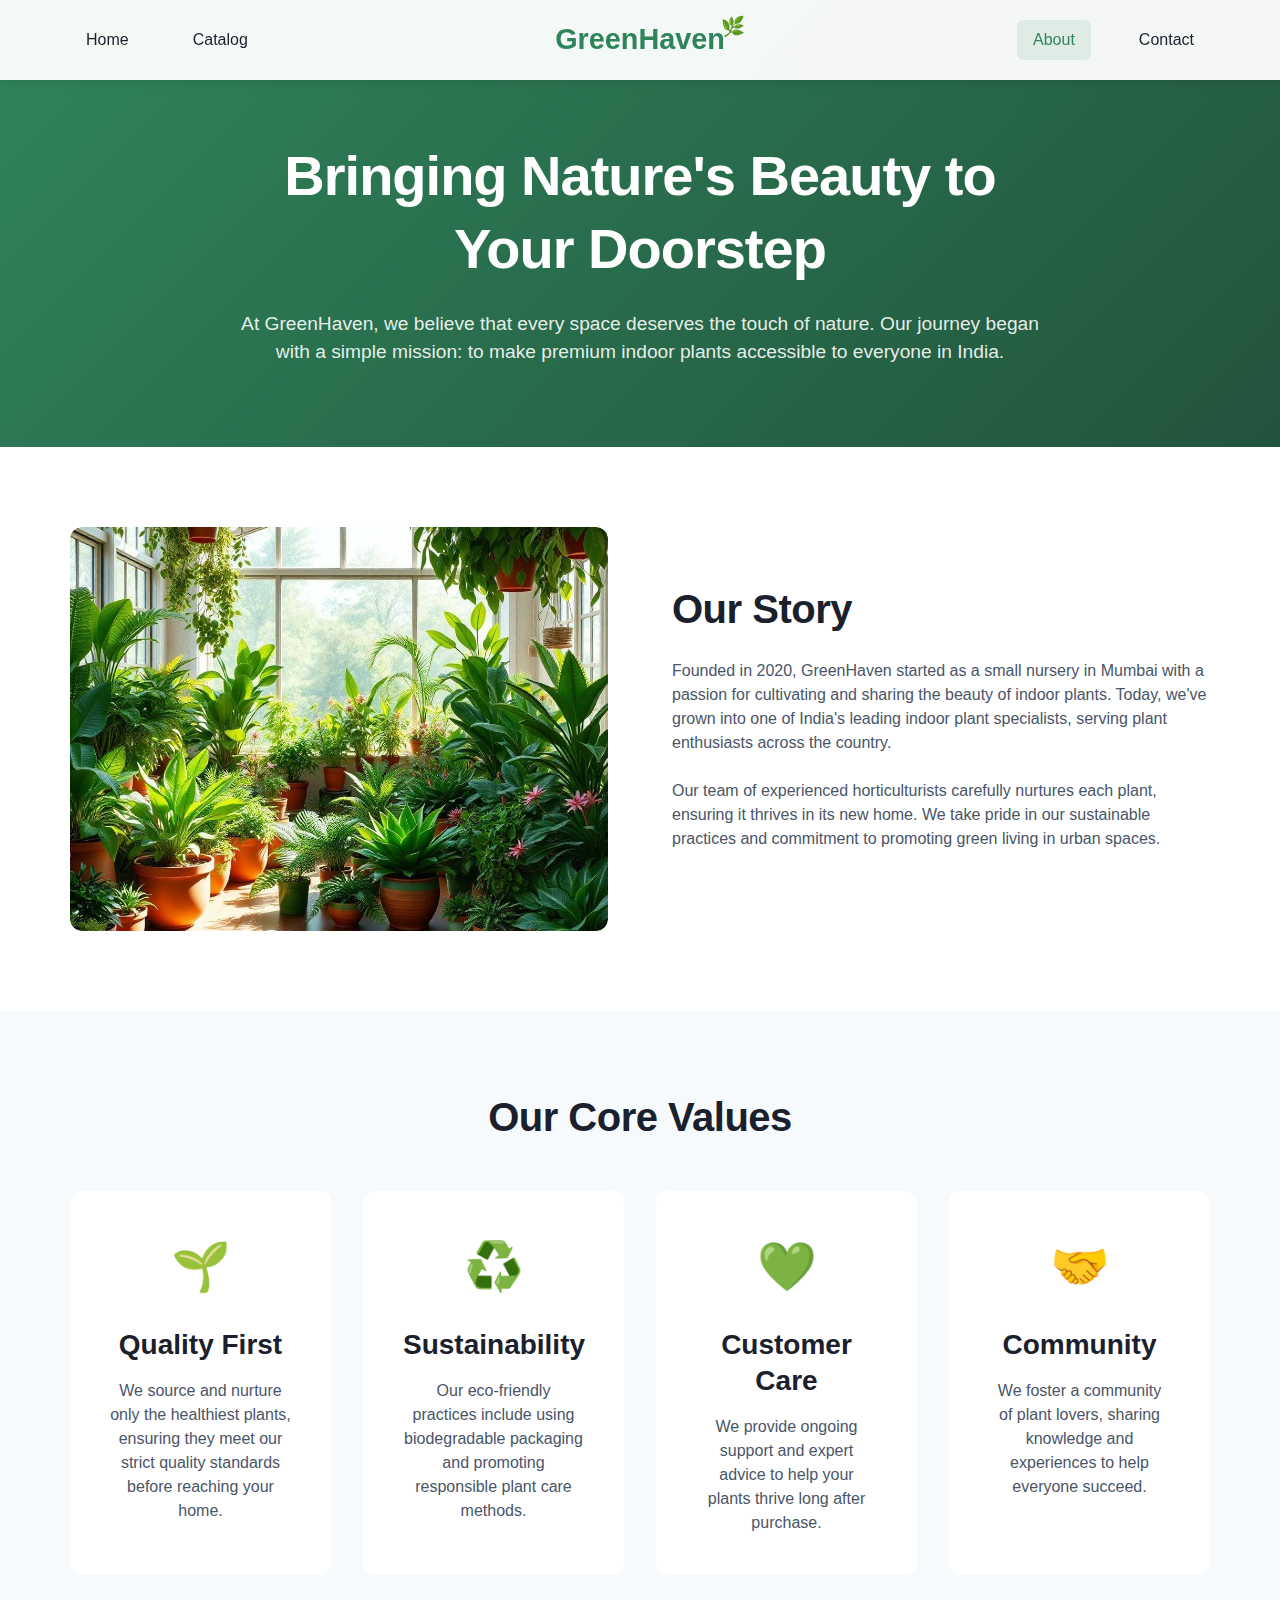
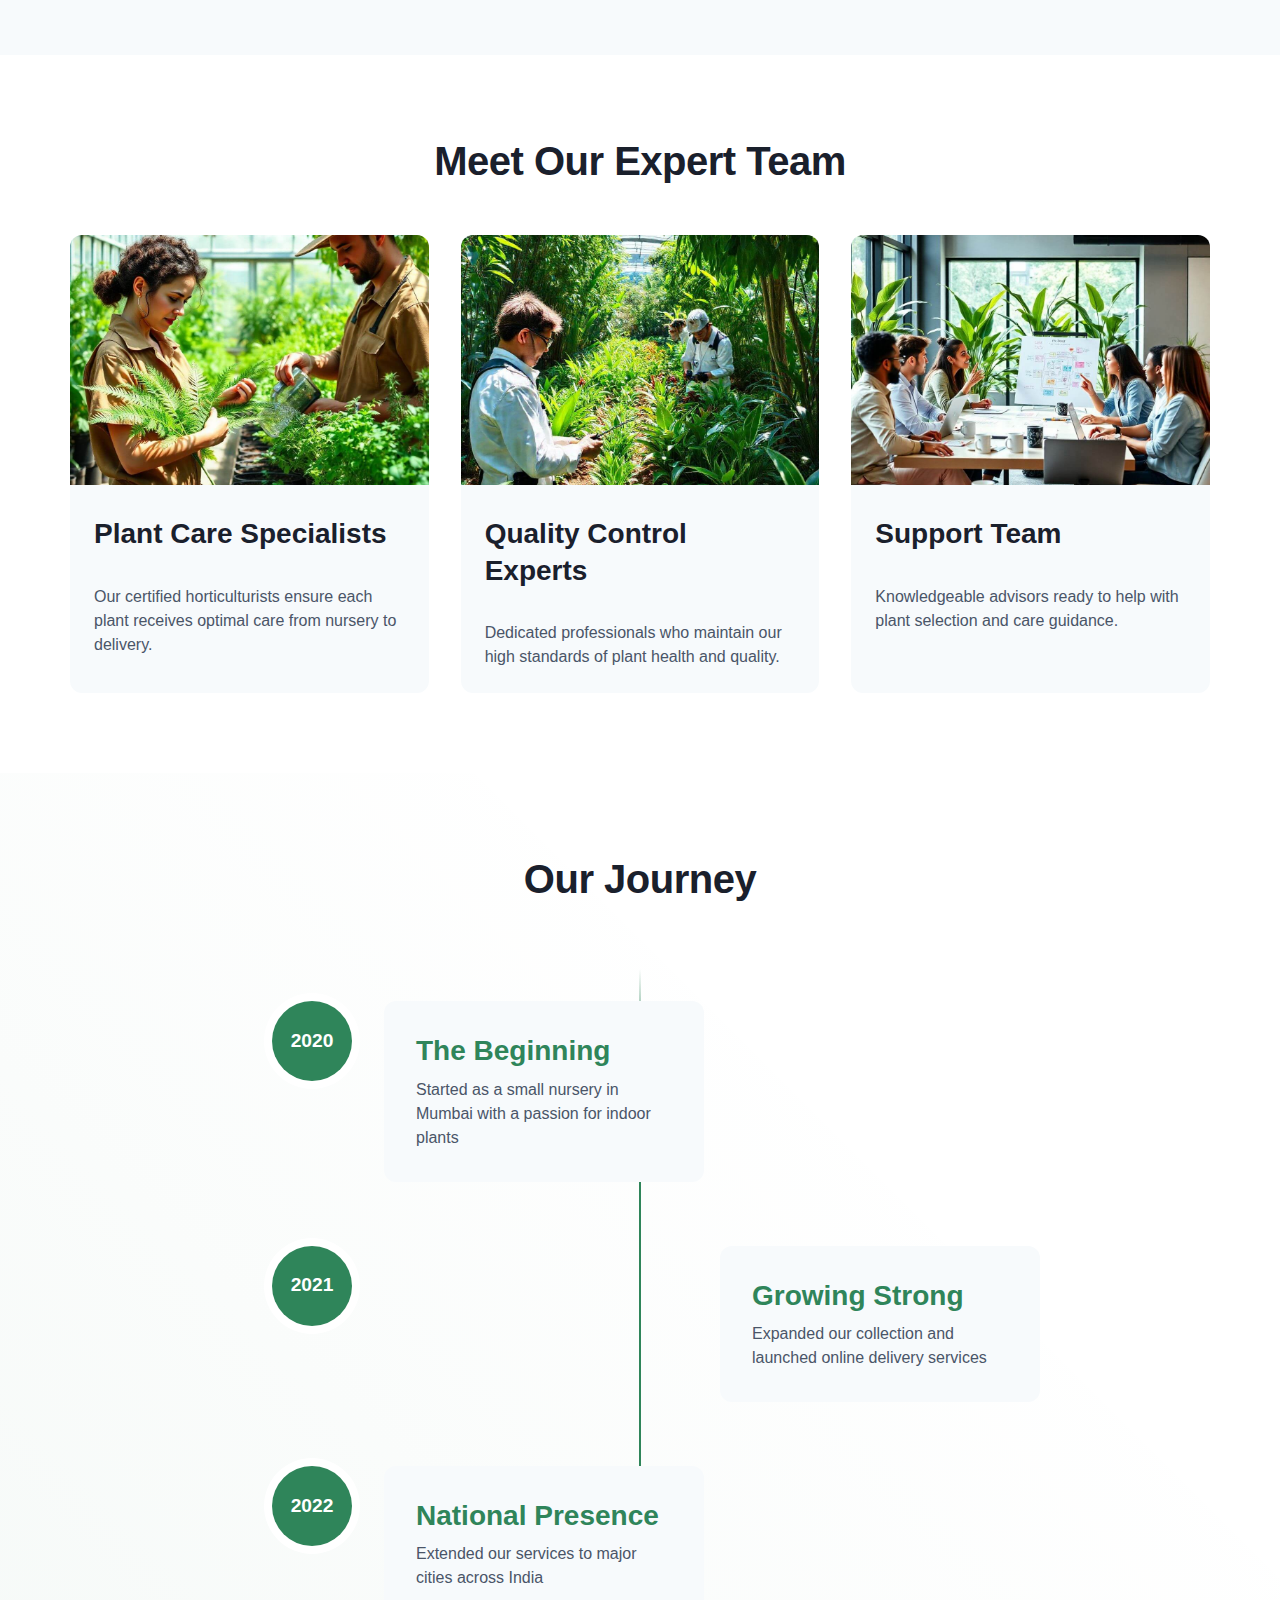
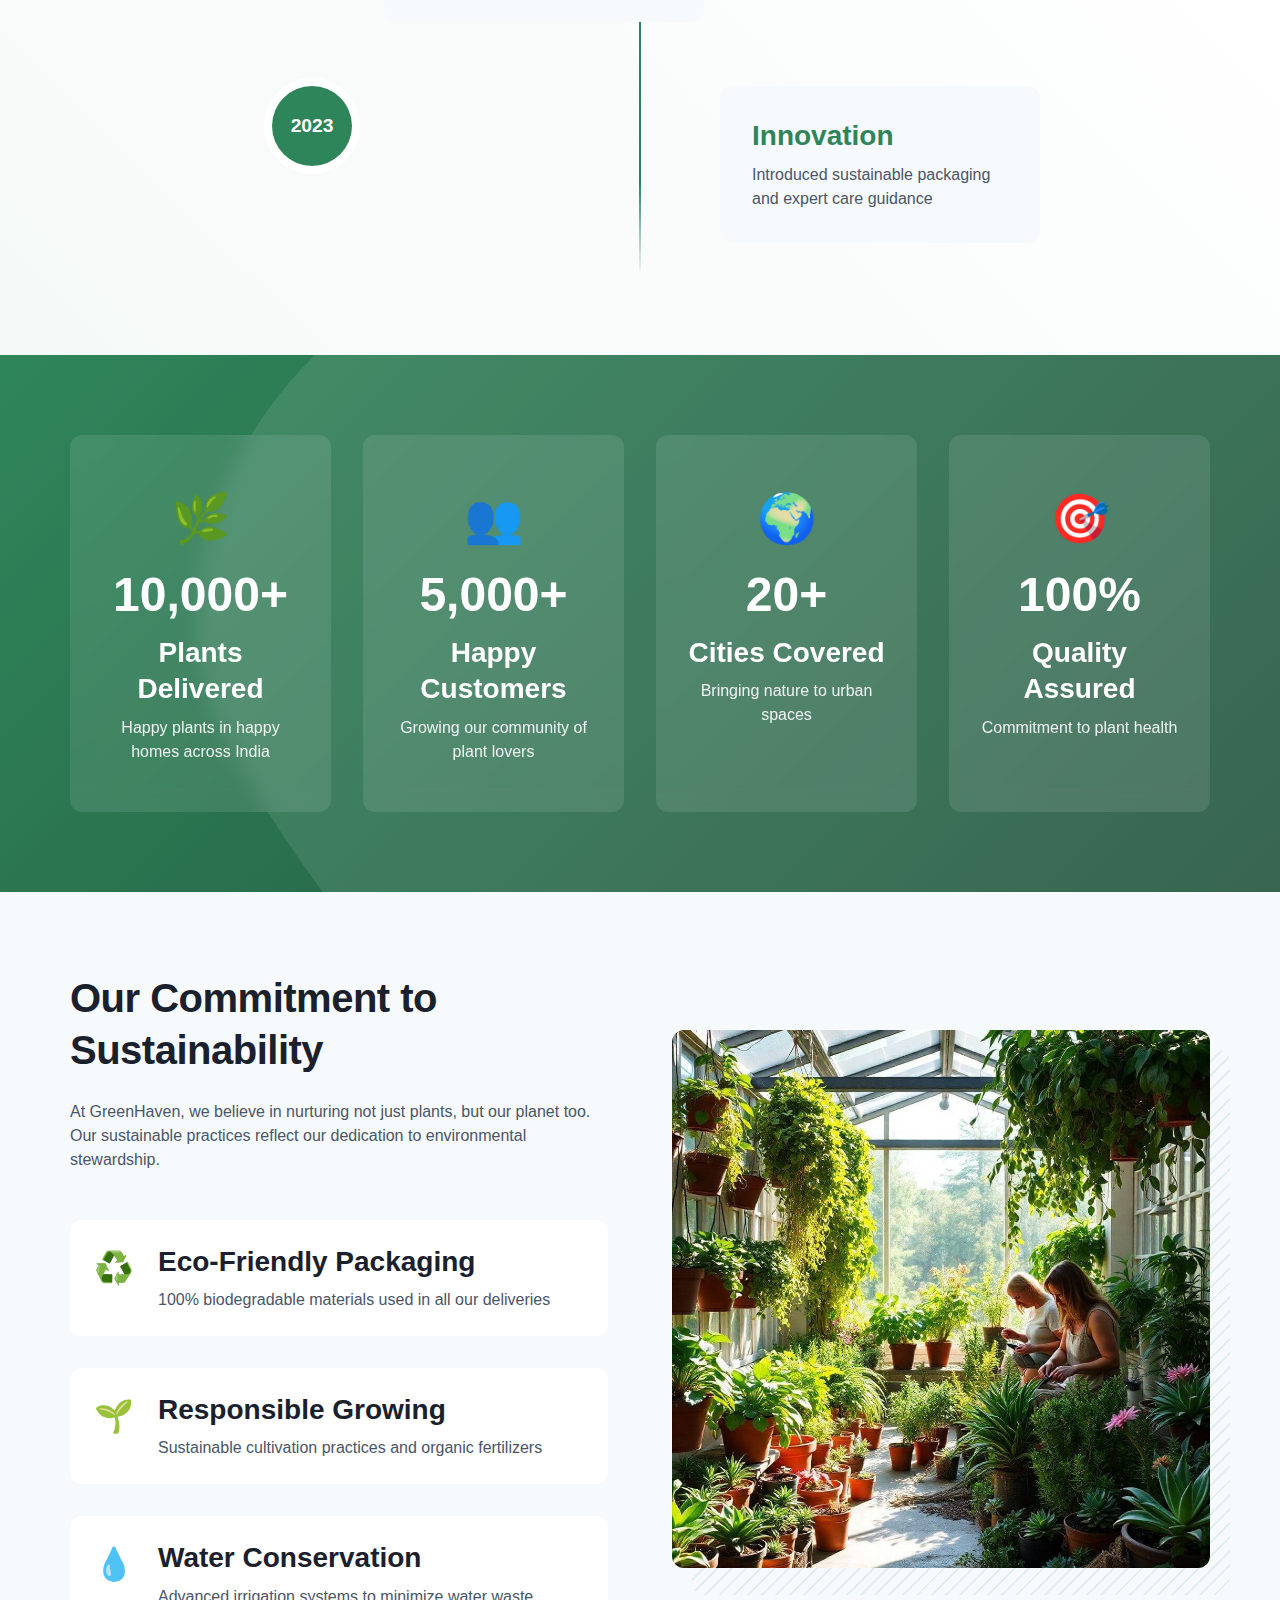
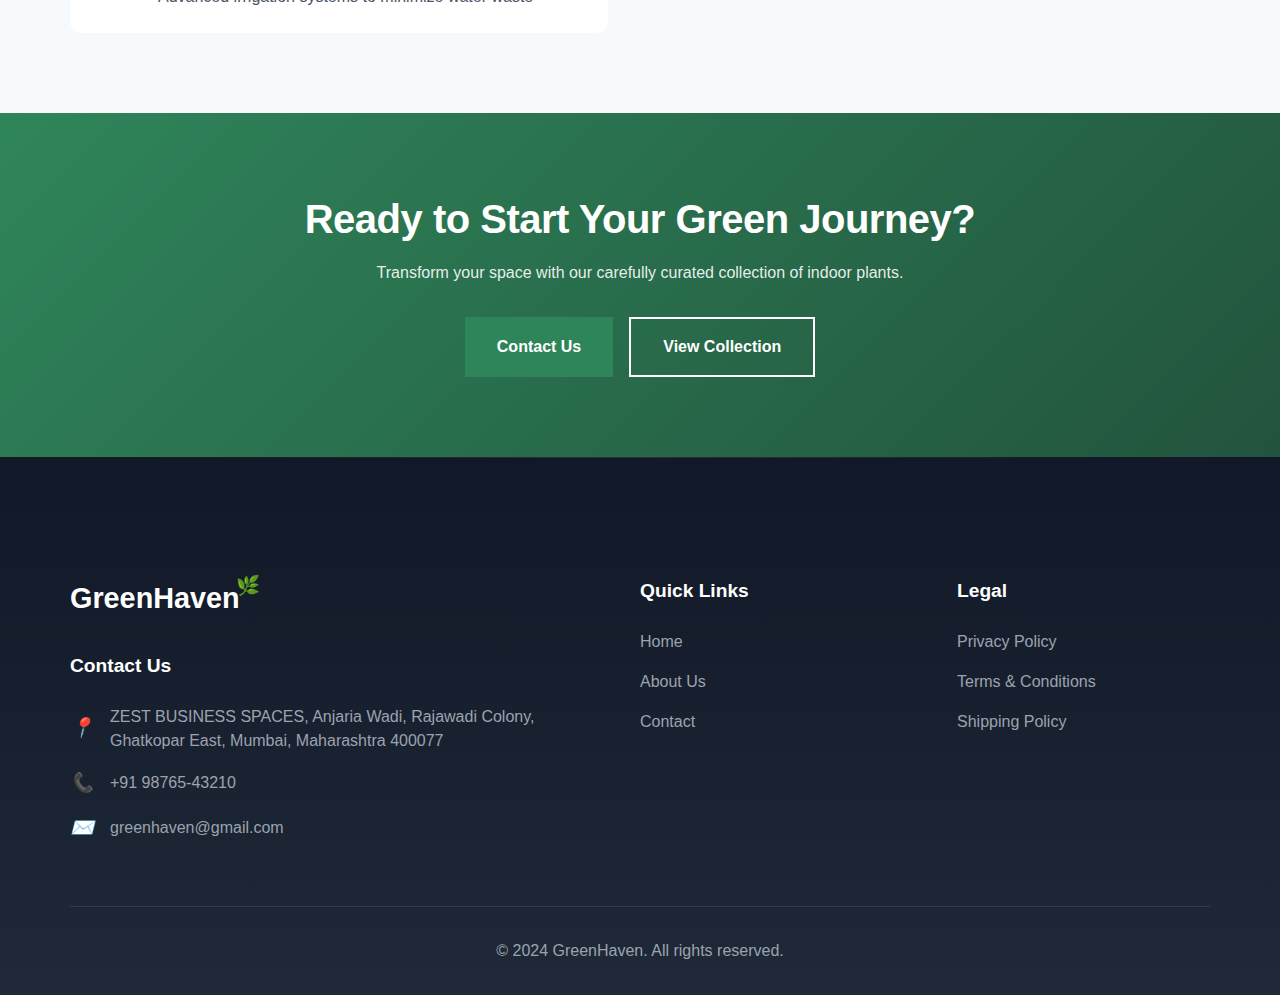
==== commit 2c532999: "Add favicon to all HTML pages and improve mobile menu functionality" ====
--- a/about.html
+++ b/about.html
@@ -3,6 +3,7 @@
 <head>
     <meta charset="UTF-8">
     <meta name="viewport" content="width=device-width, initial-scale=1.0">
+		<link rel="icon" href="img/logo.png" type="image/x-icon">
     <title>About GreenHaven - Our Story & Mission</title>
     <meta name="description" content="Learn about GreenHaven's journey, our commitment to quality, and our mission to bring nature into your living spaces. Discover what makes us India's premier indoor plant provider.">
     <link rel="stylesheet" href="css/style.css">
--- a/css/style.css
+++ b/css/style.css
@@ -202,16 +202,17 @@
     background: rgba(47, 133, 90, 0.1);
 }
 
+/* Burger Menu */
 .nav-toggle {
     display: none;
     flex-direction: column;
-    gap: 6px;
+    justify-content: space-between;
+    width: 30px;
+    height: 20px;
     background: none;
     border: none;
+    cursor: pointer;
     padding: 0;
-    cursor: pointer;
-    width: 30px;
-    height: 25px;
 }
 
 .nav-toggle span {
@@ -223,7 +224,7 @@
 }
 
 .nav-toggle.active span:nth-child(1) {
-    transform: translateY(8px) rotate(45deg);
+    transform: translateY(9px) rotate(45deg);
 }
 
 .nav-toggle.active span:nth-child(2) {
@@ -231,17 +232,18 @@
 }
 
 .nav-toggle.active span:nth-child(3) {
-    transform: translateY(-8px) rotate(-45deg);
+    transform: translateY(-9px) rotate(-45deg);
 }
 
 @media (max-width: 768px) {
     .header .container {
         grid-template-columns: auto auto;
-    }
-
-    .logo {
-        order: 0;
-        justify-self: start;
+        padding: 0 20px;
+    }
+
+    .nav-left, 
+    .nav-right {
+        display: none;
     }
 
     .nav-toggle {
@@ -250,23 +252,66 @@
         justify-self: end;
     }
 
-    .nav-left, .nav-right {
-        display: none;
-    }
-
-    .nav-left.active, .nav-right.active {
+    .nav-left.active,
+    .nav-right.active {
         display: flex;
         position: fixed;
+        flex-direction: column;
+        align-items: center;
+        gap: 2rem;
+        z-index: 100;
+    }
+
+    .nav-left.active {
         top: var(--header-height);
         left: 0;
         width: 100%;
-        height: calc(100vh - var(--header-height));
+        height: calc(50vh - var(--header-height));
         background: var(--white);
-        flex-direction: column;
-        align-items: center;
-        justify-content: center;
-        gap: 2rem;
-        z-index: 1000;
+        justify-content: flex-end;
+    }
+
+    .nav-right.active {
+        top: 50vh;
+        left: 0;
+        width: 100%;
+        height: 50vh;
+        background: var(--white);
+        justify-content: flex-start;
+    }
+
+    .nav-left.active .nav-link,
+    .nav-right.active .nav-link {
+        font-size: 1.2rem;
+        padding: 1rem;
+        width: 200px;
+        text-align: center;
+    }
+
+    .nav-left.active .nav-link:hover,
+    .nav-right.active .nav-link:hover {
+        color: var(--primary-color);
+        background: rgba(47, 133, 90, 0.1);
+    }
+
+    .nav-left.active .nav-link.active,
+    .nav-right.active .nav-link.active {
+        color: var(--primary-color);
+        background: rgba(47, 133, 90, 0.1);
+    }
+
+    body.nav-open {
+        overflow: hidden;
+    }
+
+    .hero {
+        position: relative;
+        z-index: 1;
+    }
+
+    .hero-content {
+        position: relative;
+        z-index: 2;
     }
 }
 
@@ -289,6 +334,7 @@
     transform: rotate(-30deg);
     opacity: 0.05;
     border-radius: 30% 70% 70% 30% / 30% 30% 70% 70%;
+		z-index: 0;
 }
 
 .hero .container {
@@ -300,6 +346,7 @@
 
 .hero-content {
     max-width: 600px;
+		z-index: 1;
 }
 
 .hero-content h1 {
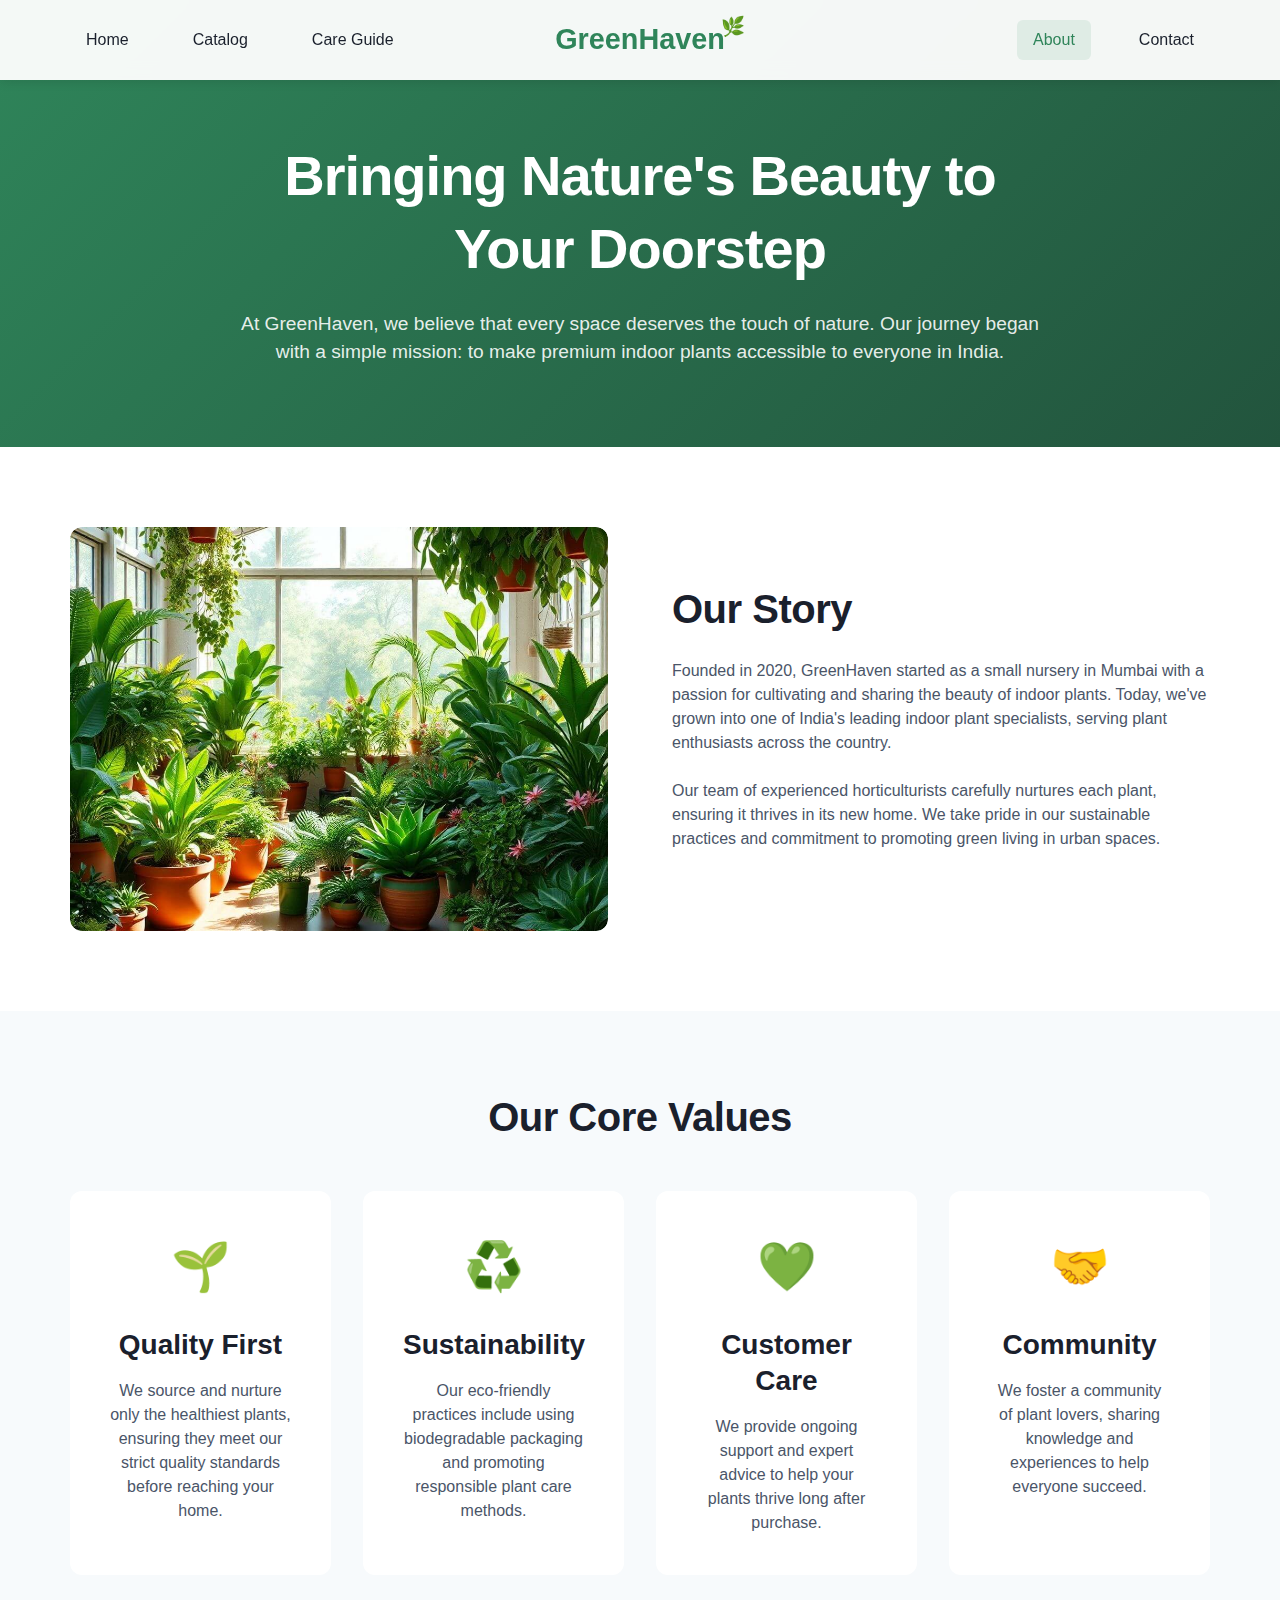
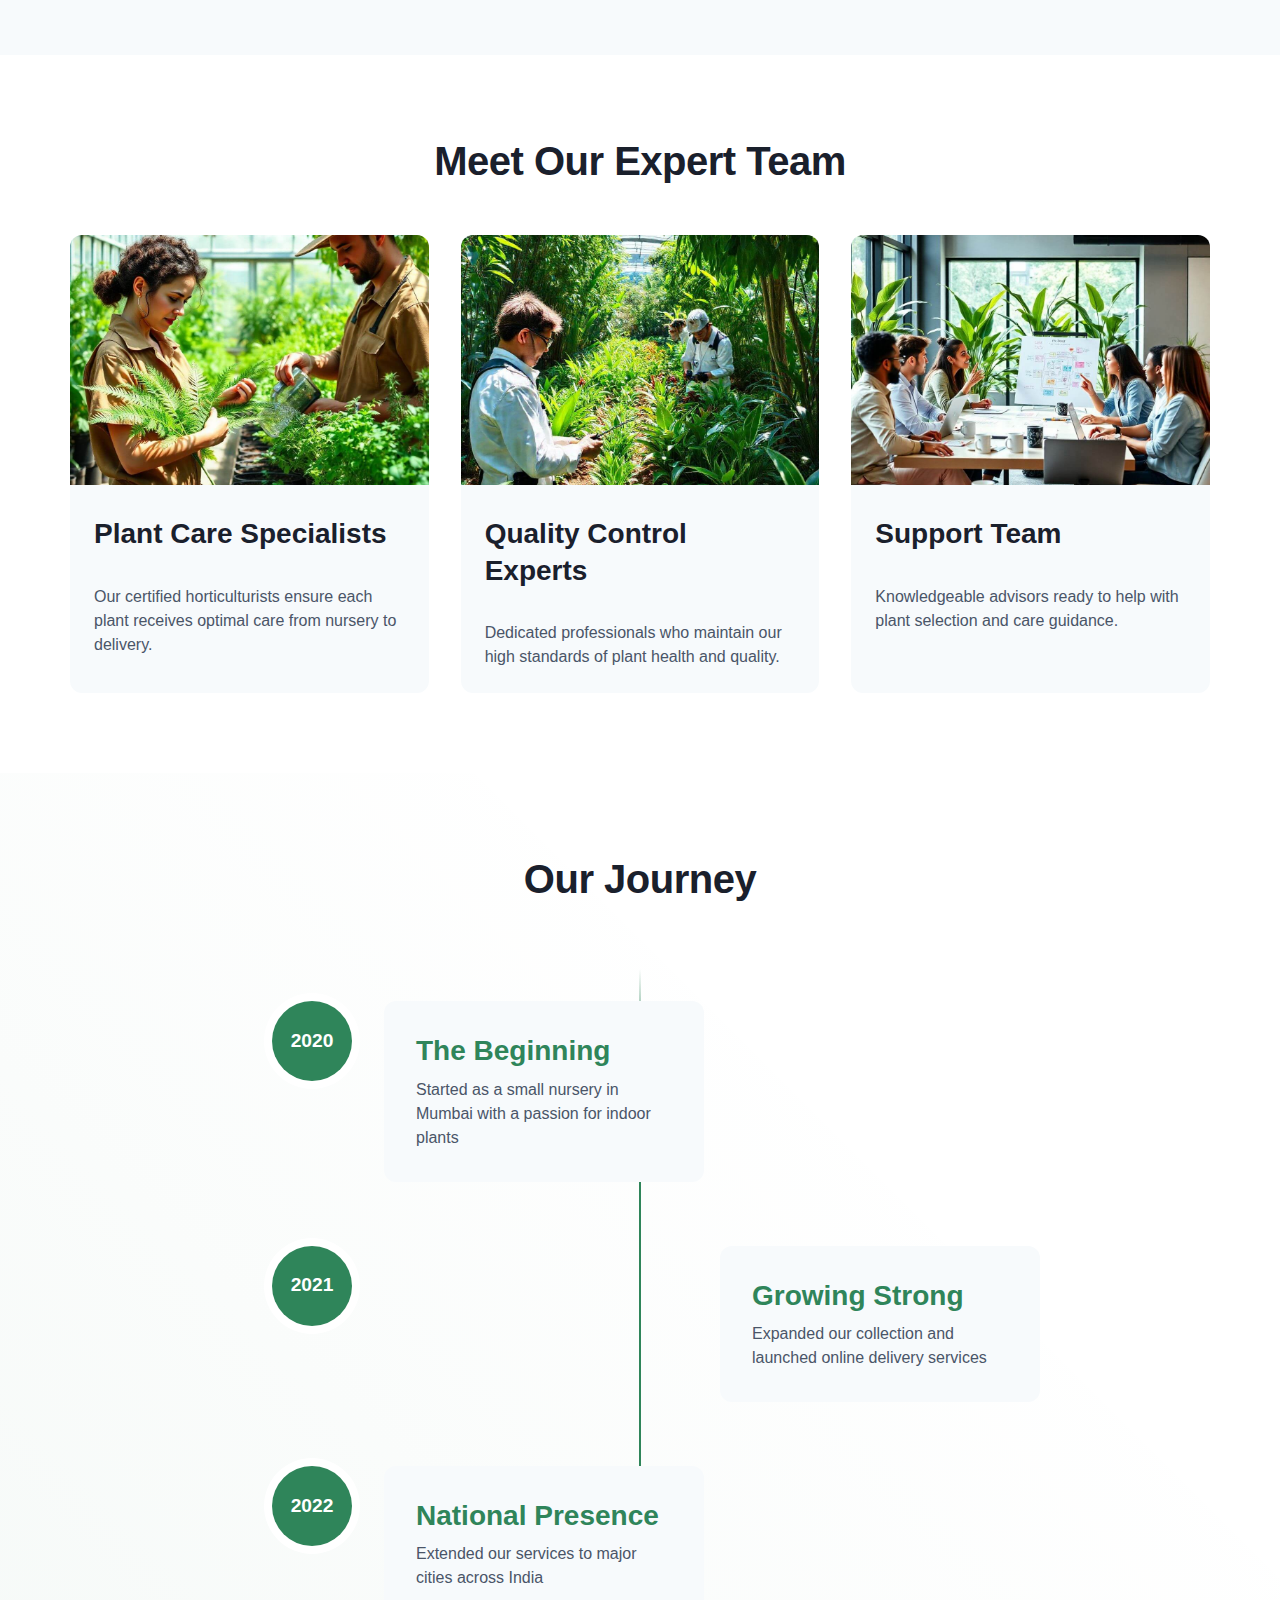
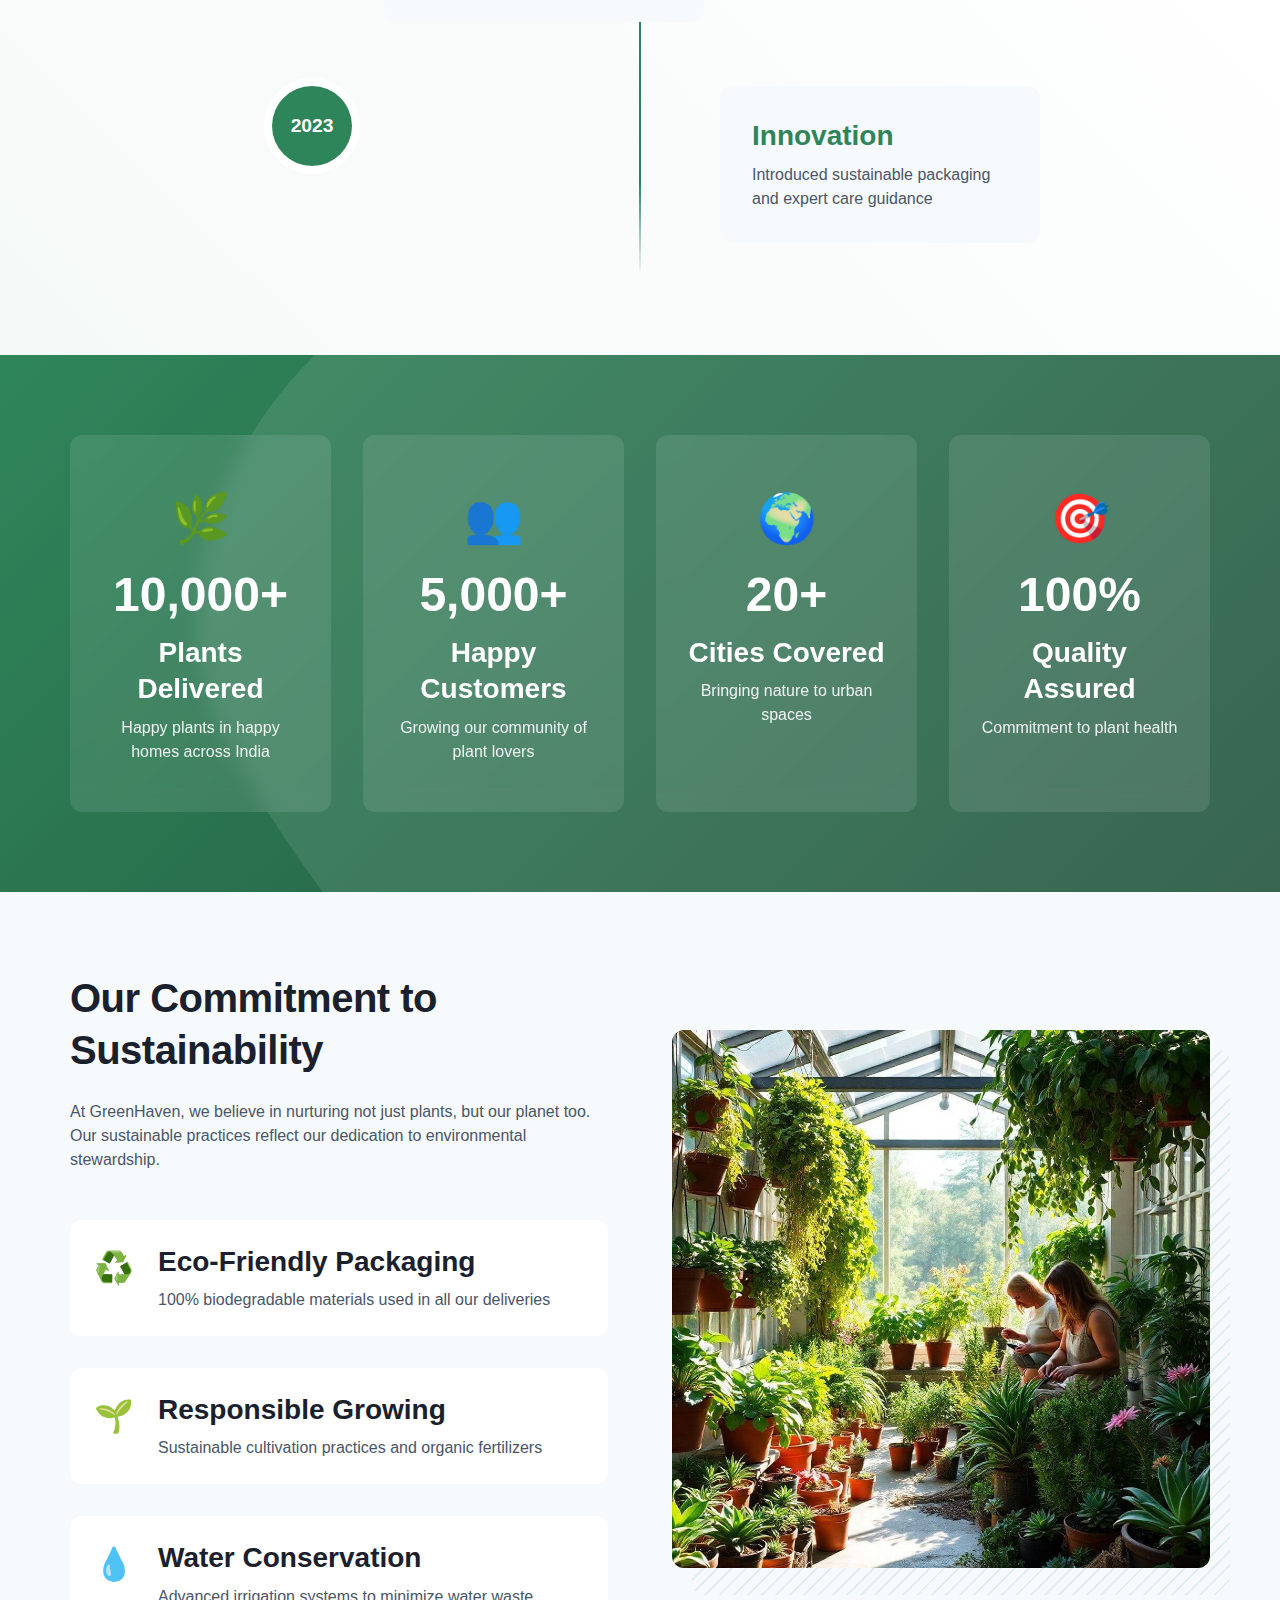
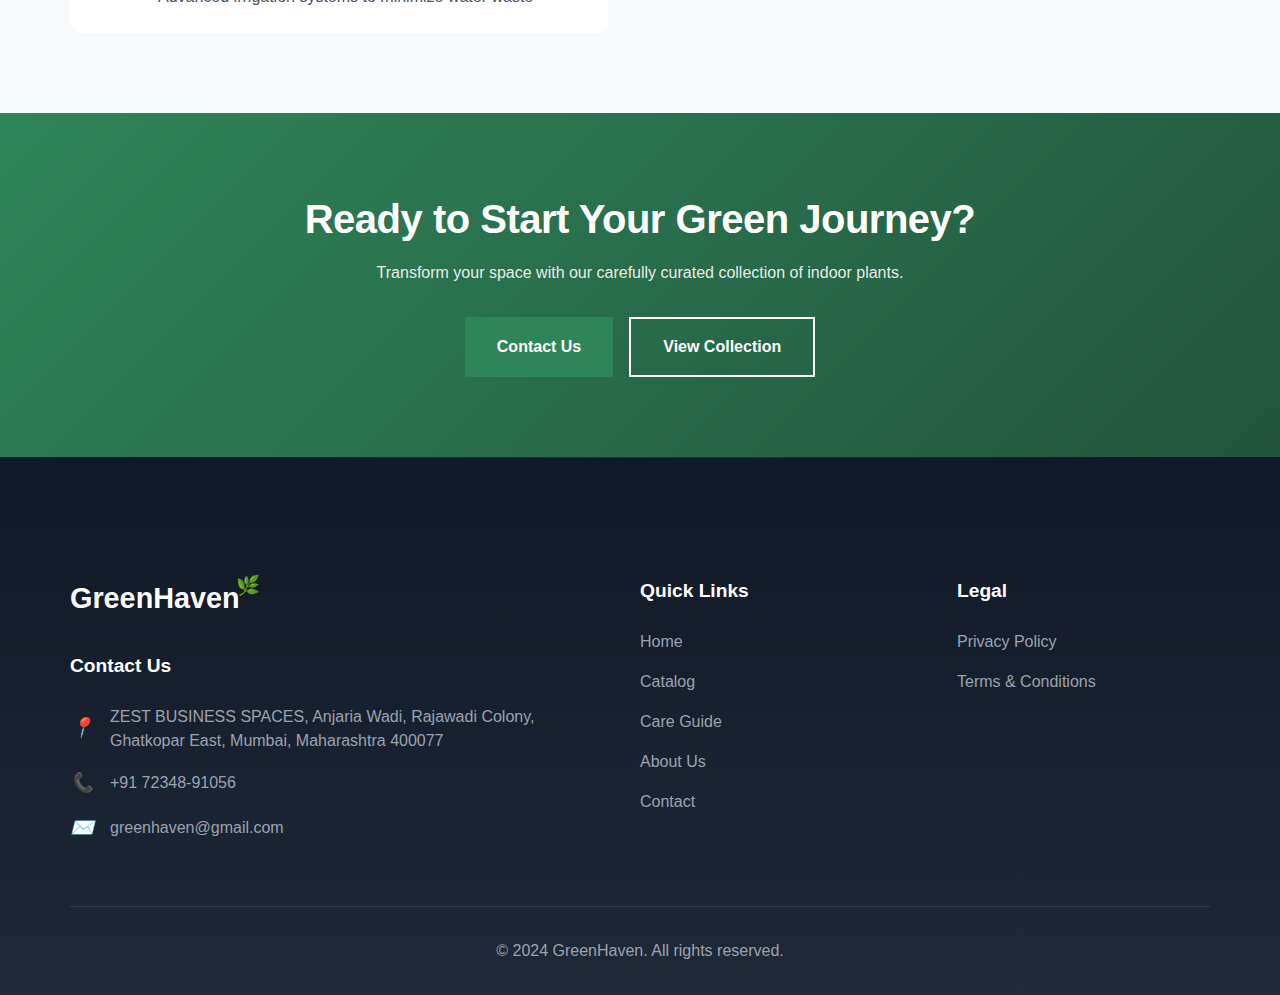
==== commit a7e6f784: "Update navigation and contact details across multiple HTML pages; add 'Care Guide' link and update p" ====
--- a/about.html
+++ b/about.html
@@ -14,6 +14,7 @@
             <nav class="nav-left">
                 <a href="index.html" class="nav-link">Home</a>
                 <a href="catalog.html" class="nav-link">Catalog</a>
+								<a href="care-guide.html" class="nav-link">Care Guide</a>
             </nav>
             <a href="index.html" class="logo">GreenHaven</a>
             <nav class="nav-right">
@@ -241,7 +242,7 @@
                             </div>
                             <div class="contact-item">
                                 <i>📞</i>
-                                <a href="tel:+919876543210">+91 98765-43210</a>
+                                <a href="tel:+917234891056">+91 72348-91056</a>
                             </div>
                             <div class="contact-item">
                                 <i>✉️</i>
@@ -254,6 +255,8 @@
                     <h4>Quick Links</h4>
                     <ul>
                         <li><a href="index.html">Home</a></li>
+                        <li><a href="catalog.html">Catalog</a></li>
+                        <li><a href="care-guide.html">Care Guide</a></li>
                         <li><a href="about.html">About Us</a></li>
                         <li><a href="contact.html">Contact</a></li>
                     </ul>
@@ -263,7 +266,6 @@
                     <ul>
                         <li><a href="privacy-policy.html">Privacy Policy</a></li>
                         <li><a href="terms-conditions.html">Terms & Conditions</a></li>
-                        <li><a href="#">Shipping Policy</a></li>
                     </ul>
                 </nav>
             </div>
--- a/css/style.css
+++ b/css/style.css
@@ -123,6 +123,7 @@
 
 .btn:hover {
     background: var(--accent-color);
+		color: var(--primary-color);
     transform: translateY(-2px);
     box-shadow: 0 10px 20px rgba(0,0,0,0.1);
 }
@@ -205,10 +206,9 @@
 /* Burger Menu */
 .nav-toggle {
     display: none;
-    flex-direction: column;
-    justify-content: space-between;
+    position: relative;
     width: 30px;
-    height: 20px;
+    height: 28px;
     background: none;
     border: none;
     cursor: pointer;
@@ -217,14 +217,27 @@
 
 .nav-toggle span {
     display: block;
+    position: absolute;
     width: 100%;
     height: 2px;
     background: var(--primary-color);
     transition: var(--transition);
 }
 
+.nav-toggle span:nth-child(1) {
+    top: 0;
+}
+
+.nav-toggle span:nth-child(2) {
+    top: 13px;
+}
+
+.nav-toggle span:nth-child(3) {
+    bottom: 0;
+}
+
 .nav-toggle.active span:nth-child(1) {
-    transform: translateY(9px) rotate(45deg);
+    transform: translateY(13px) rotate(45deg);
 }
 
 .nav-toggle.active span:nth-child(2) {
@@ -232,7 +245,7 @@
 }
 
 .nav-toggle.active span:nth-child(3) {
-    transform: translateY(-9px) rotate(-45deg);
+    transform: translateY(-13px) rotate(-45deg);
 }
 
 @media (max-width: 768px) {
@@ -1950,6 +1963,10 @@
     }
 }
 
+.policy-content {
+    padding: 5rem 0;
+}
+
 @media (max-width: 640px) {
     .timeline-marker {
         width: 50px;
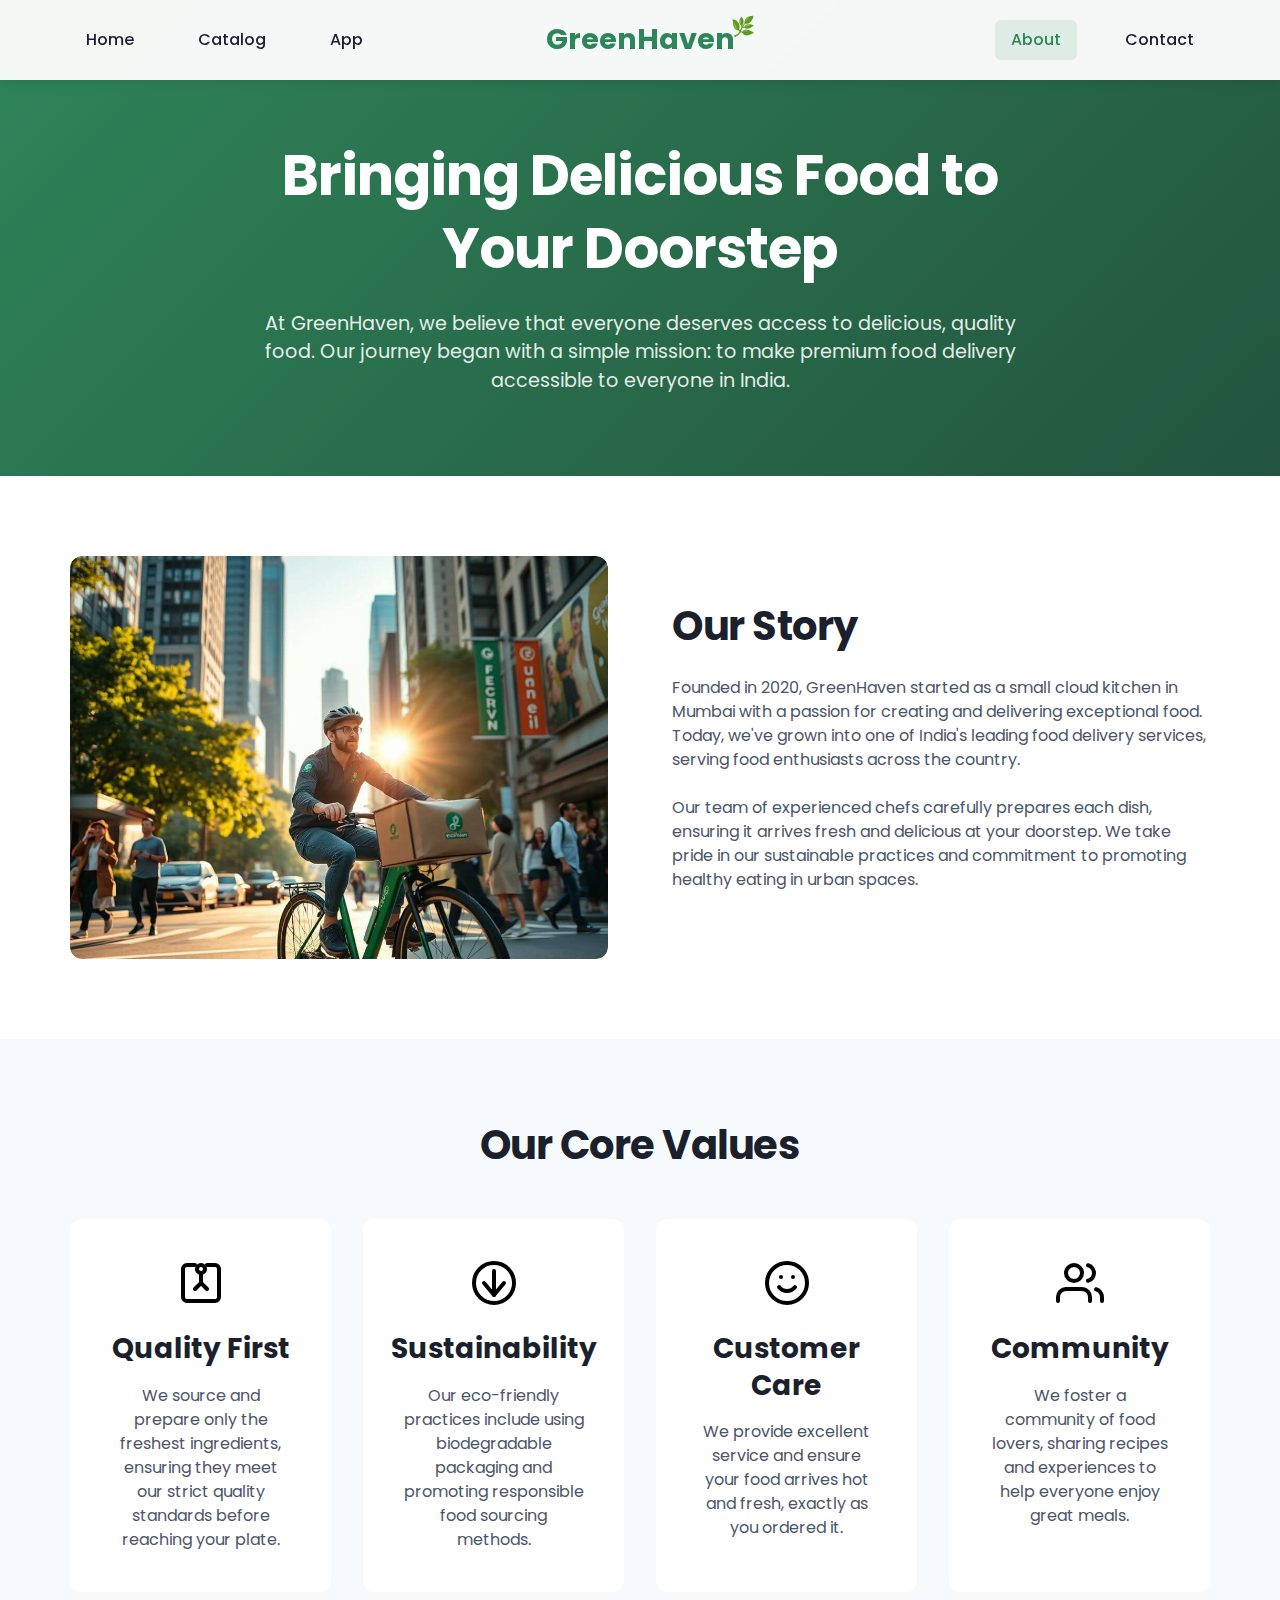
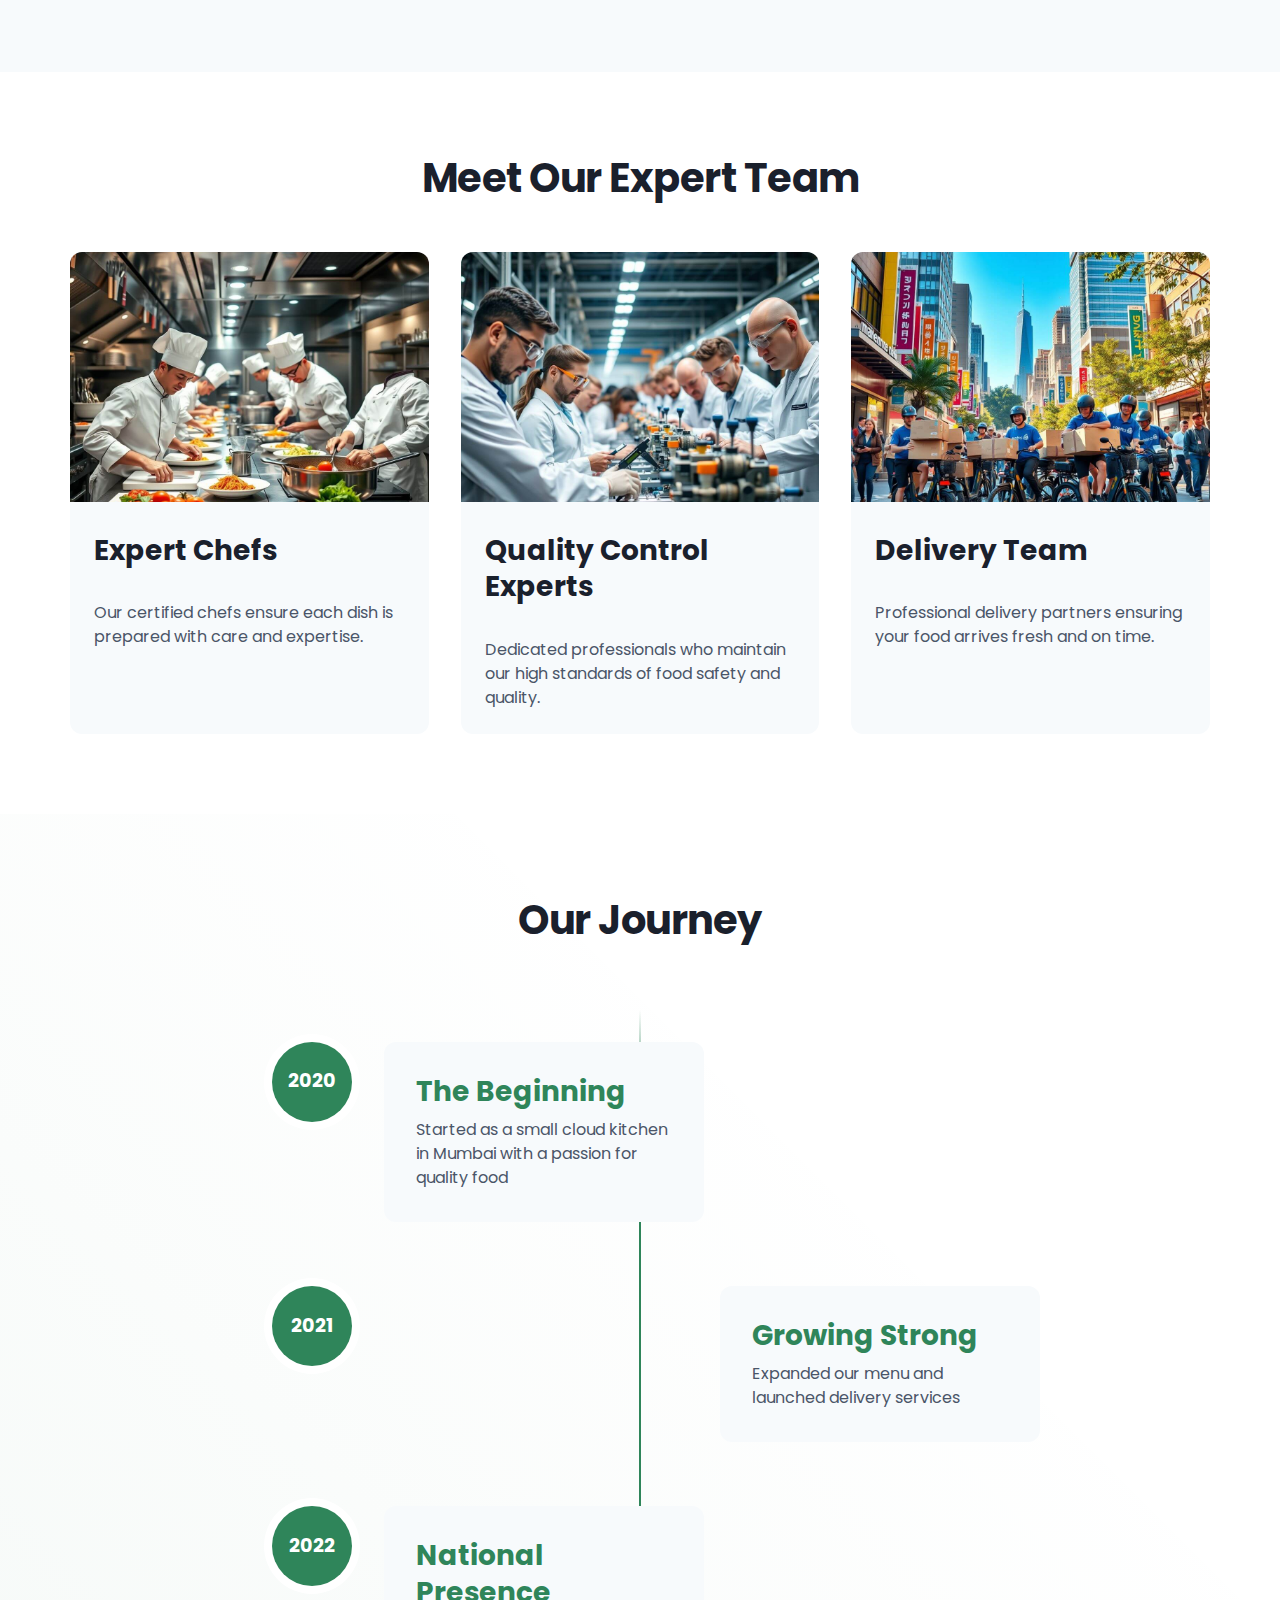
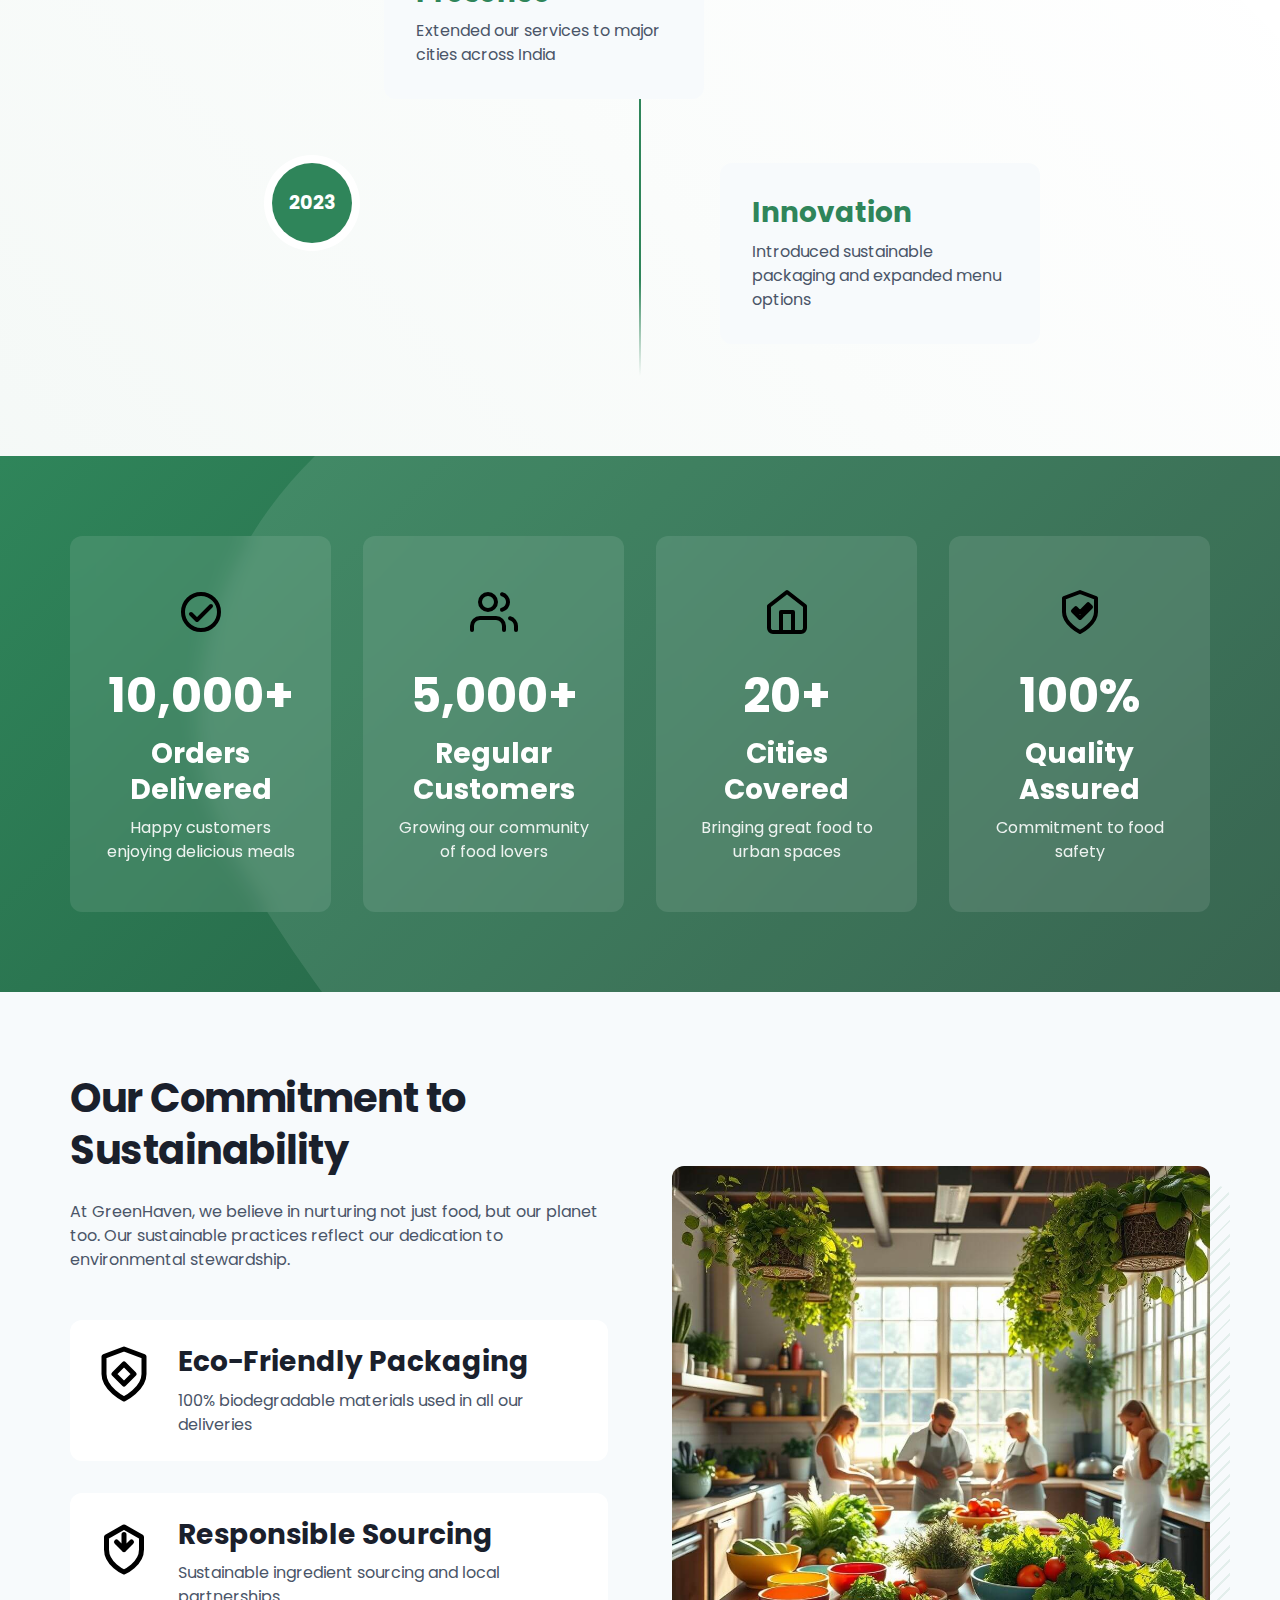
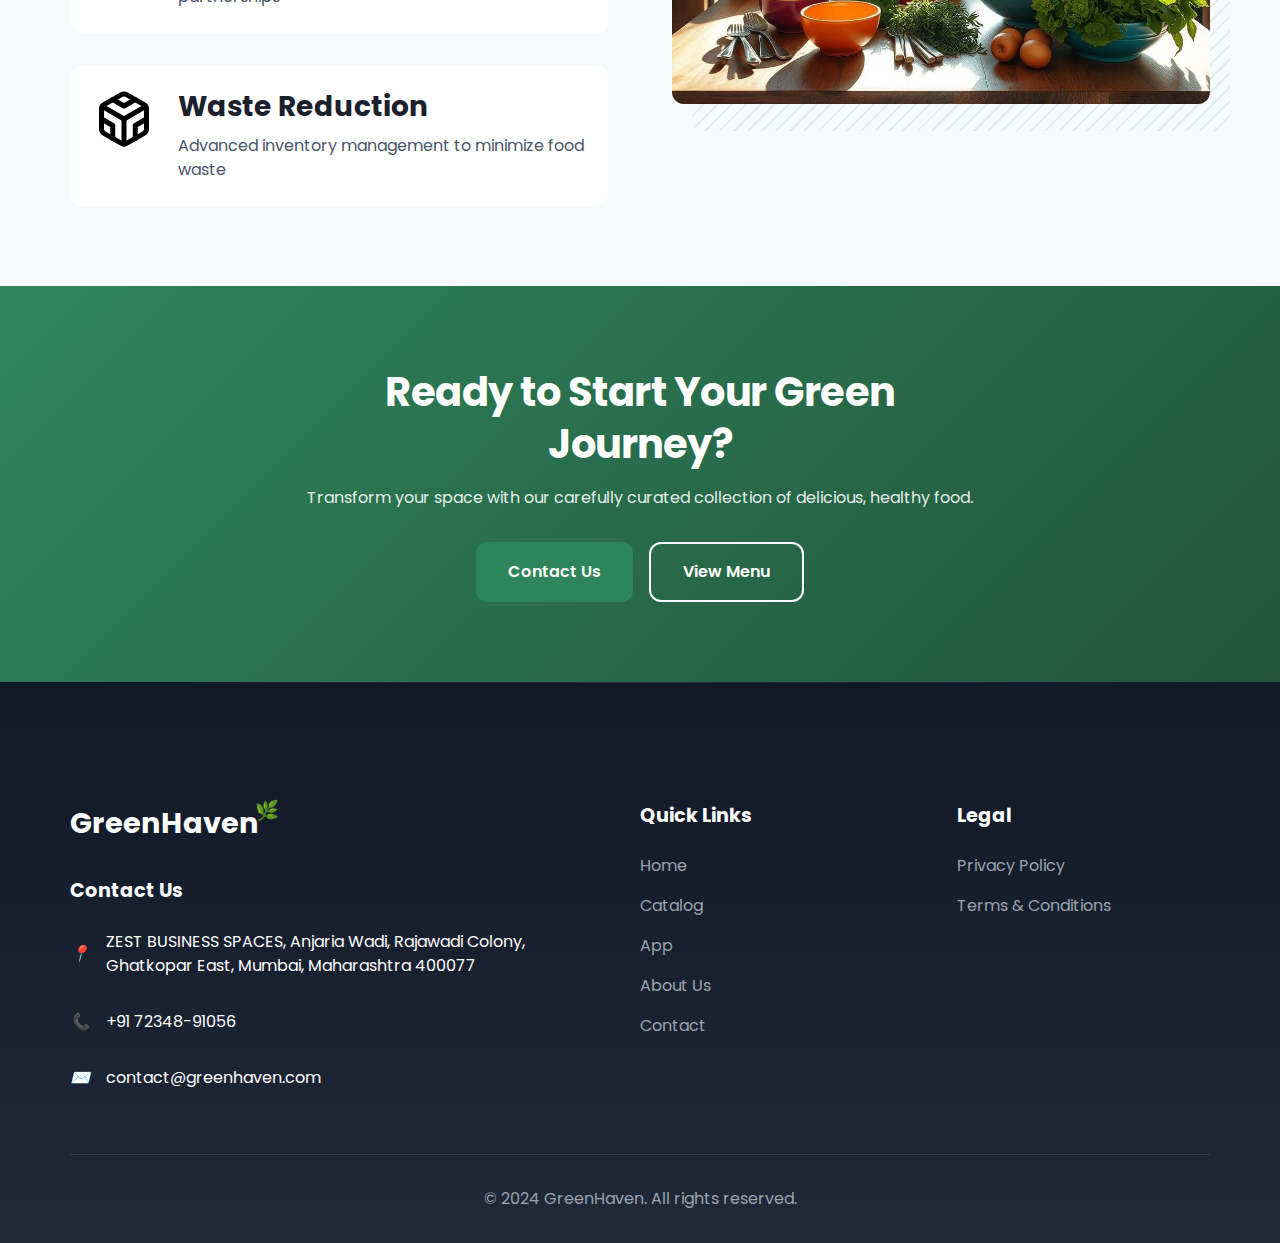
==== commit 40ec4342: "Pivot website from plant store to food delivery service" ====
--- a/about.html
+++ b/about.html
@@ -5,18 +5,18 @@
     <meta name="viewport" content="width=device-width, initial-scale=1.0">
 		<link rel="icon" href="img/logo.png" type="image/x-icon">
     <title>About GreenHaven - Our Story & Mission</title>
-    <meta name="description" content="Learn about GreenHaven's journey, our commitment to quality, and our mission to bring nature into your living spaces. Discover what makes us India's premier indoor plant provider.">
+    <meta name="description" content="Learn about GreenHaven's journey, our commitment to quality, and our mission to bring delicious, healthy food to your doorstep. Discover what makes us India's premier food delivery service.">
     <link rel="stylesheet" href="css/style.css">
 </head>
 <body>
     <header class="header">
         <div class="container">
             <nav class="nav-left">
-                <a href="index.html" class="nav-link">Home</a>
+                <a href="/" class="nav-link">Home</a>
                 <a href="catalog.html" class="nav-link">Catalog</a>
-								<a href="care-guide.html" class="nav-link">Care Guide</a>
+								<a href="app/index.html" class="nav-link">App</a>
             </nav>
-            <a href="index.html" class="logo">GreenHaven</a>
+            <a href="/" class="logo">GreenHaven</a>
             <nav class="nav-right">
                 <a href="about.html" class="nav-link active">About</a>
                 <a href="contact.html" class="nav-link">Contact</a>
@@ -33,8 +33,8 @@
         <section class="about-hero">
             <div class="container">
                 <div class="about-hero-content">
-                    <h1>Bringing Nature's Beauty to Your Doorstep</h1>
-                    <p>At GreenHaven, we believe that every space deserves the touch of nature. Our journey began with a simple mission: to make premium indoor plants accessible to everyone in India.</p>
+                    <h1>Bringing Delicious Food to Your Doorstep</h1>
+                    <p>At GreenHaven, we believe that everyone deserves access to delicious, quality food. Our journey began with a simple mission: to make premium food delivery accessible to everyone in India.</p>
                 </div>
             </div>
         </section>
@@ -43,12 +43,12 @@
             <div class="container">
                 <div class="about-story-grid">
                     <div class="about-story-image">
-                        <img src="img/about.jpg" alt="GreenHaven nursery with various indoor plants">
+                        <img src="img/about.jpg" alt="GreenHaven courier">
                     </div>
                     <div class="about-story-content">
                         <h2>Our Story</h2>
-                        <p>Founded in 2020, GreenHaven started as a small nursery in Mumbai with a passion for cultivating and sharing the beauty of indoor plants. Today, we've grown into one of India's leading indoor plant specialists, serving plant enthusiasts across the country.</p>
-                        <p>Our team of experienced horticulturists carefully nurtures each plant, ensuring it thrives in its new home. We take pride in our sustainable practices and commitment to promoting green living in urban spaces.</p>
+                        <p>Founded in 2020, GreenHaven started as a small cloud kitchen in Mumbai with a passion for creating and delivering exceptional food. Today, we've grown into one of India's leading food delivery services, serving food enthusiasts across the country.</p>
+                        <p>Our team of experienced chefs carefully prepares each dish, ensuring it arrives fresh and delicious at your doorstep. We take pride in our sustainable practices and commitment to promoting healthy eating in urban spaces.</p>
                     </div>
                 </div>
             </div>
@@ -59,24 +59,32 @@
                 <h2>Our Core Values</h2>
                 <div class="values-grid">
                     <div class="value-card">
-                        <div class="value-icon">🌱</div>
+                        <div class="value-icon">
+                            <img src="img/icons/quality.svg" alt="Quality First">
+                        </div>
                         <h3>Quality First</h3>
-                        <p>We source and nurture only the healthiest plants, ensuring they meet our strict quality standards before reaching your home.</p>
+                        <p>We source and prepare only the freshest ingredients, ensuring they meet our strict quality standards before reaching your plate.</p>
                     </div>
                     <div class="value-card">
-                        <div class="value-icon">♻️</div>
+                        <div class="value-icon">
+                            <img src="img/icons/sustainability.svg" alt="Sustainability">
+                        </div>
                         <h3>Sustainability</h3>
-                        <p>Our eco-friendly practices include using biodegradable packaging and promoting responsible plant care methods.</p>
+                        <p>Our eco-friendly practices include using biodegradable packaging and promoting responsible food sourcing methods.</p>
                     </div>
                     <div class="value-card">
-                        <div class="value-icon">💚</div>
+                        <div class="value-icon">
+                            <img src="img/icons/customer-care.svg" alt="Customer Care">
+                        </div>
                         <h3>Customer Care</h3>
-                        <p>We provide ongoing support and expert advice to help your plants thrive long after purchase.</p>
+                        <p>We provide excellent service and ensure your food arrives hot and fresh, exactly as you ordered it.</p>
                     </div>
                     <div class="value-card">
-                        <div class="value-icon">🤝</div>
+                        <div class="value-icon">
+                            <img src="img/icons/community.svg" alt="Community">
+                        </div>
                         <h3>Community</h3>
-                        <p>We foster a community of plant lovers, sharing knowledge and experiences to help everyone succeed.</p>
+                        <p>We foster a community of food lovers, sharing recipes and experiences to help everyone enjoy great meals.</p>
                     </div>
                 </div>
             </div>
@@ -87,19 +95,19 @@
                 <h2>Meet Our Expert Team</h2>
                 <div class="team-grid">
                     <div class="team-card">
-                        <img src="img/team1.jpg" alt="Plant care specialist at GreenHaven">
-                        <h3>Plant Care Specialists</h3>
-                        <p>Our certified horticulturists ensure each plant receives optimal care from nursery to delivery.</p>
+                        <img src="img/team1.jpg" alt="Chef at GreenHaven">
+                        <h3>Expert Chefs</h3>
+                        <p>Our certified chefs ensure each dish is prepared with care and expertise.</p>
                     </div>
                     <div class="team-card">
                         <img src="img/team2.jpg" alt="Quality control expert at GreenHaven">
                         <h3>Quality Control Experts</h3>
-                        <p>Dedicated professionals who maintain our high standards of plant health and quality.</p>
+                        <p>Dedicated professionals who maintain our high standards of food safety and quality.</p>
                     </div>
                     <div class="team-card">
-                        <img src="img/team3.jpg" alt="Customer support team at GreenHaven">
-                        <h3>Support Team</h3>
-                        <p>Knowledgeable advisors ready to help with plant selection and care guidance.</p>
+                        <img src="img/team3.jpg" alt="Delivery team at GreenHaven">
+                        <h3>Delivery Team</h3>
+                        <p>Professional delivery partners ensuring your food arrives fresh and on time.</p>
                     </div>
                 </div>
             </div>
@@ -114,14 +122,14 @@
                             <div class="timeline-marker">2020</div>
                             <div class="timeline-content">
                                 <h3>The Beginning</h3>
-                                <p>Started as a small nursery in Mumbai with a passion for indoor plants</p>
+                                <p>Started as a small cloud kitchen in Mumbai with a passion for quality food</p>
                             </div>
                         </div>
                         <div class="timeline-item">
                             <div class="timeline-marker">2021</div>
                             <div class="timeline-content">
                                 <h3>Growing Strong</h3>
-                                <p>Expanded our collection and launched online delivery services</p>
+                                <p>Expanded our menu and launched delivery services</p>
                             </div>
                         </div>
                         <div class="timeline-item">
@@ -135,7 +143,7 @@
                             <div class="timeline-marker">2023</div>
                             <div class="timeline-content">
                                 <h3>Innovation</h3>
-                                <p>Introduced sustainable packaging and expert care guidance</p>
+                                <p>Introduced sustainable packaging and expanded menu options</p>
                             </div>
                         </div>
                     </div>
@@ -147,28 +155,36 @@
             <div class="container">
                 <div class="achievements-grid">
                     <div class="achievement-card">
-                        <div class="achievement-icon">🌿</div>
+                        <div class="achievement-icon">
+                            <img src="img/icons/orders.svg" alt="Orders Delivered">
+                        </div>
                         <div class="achievement-number">10,000+</div>
-                        <h3>Plants Delivered</h3>
-                        <p>Happy plants in happy homes across India</p>
+                        <h3>Orders Delivered</h3>
+                        <p>Happy customers enjoying delicious meals</p>
                     </div>
                     <div class="achievement-card">
-                        <div class="achievement-icon">👥</div>
+                        <div class="achievement-icon">
+                            <img src="img/icons/customers.svg" alt="Regular Customers">
+                        </div>
                         <div class="achievement-number">5,000+</div>
-                        <h3>Happy Customers</h3>
-                        <p>Growing our community of plant lovers</p>
+                        <h3>Regular Customers</h3>
+                        <p>Growing our community of food lovers</p>
                     </div>
                     <div class="achievement-card">
-                        <div class="achievement-icon">🌍</div>
+                        <div class="achievement-icon">
+                            <img src="img/icons/cities.svg" alt="Cities Covered">
+                        </div>
                         <div class="achievement-number">20+</div>
                         <h3>Cities Covered</h3>
-                        <p>Bringing nature to urban spaces</p>
+                        <p>Bringing great food to urban spaces</p>
                     </div>
                     <div class="achievement-card">
-                        <div class="achievement-icon">🎯</div>
+                        <div class="achievement-icon">
+                            <img src="img/icons/quality-assurance.svg" alt="Quality Assured">
+                        </div>
                         <div class="achievement-number">100%</div>
                         <h3>Quality Assured</h3>
-                        <p>Commitment to plant health</p>
+                        <p>Commitment to food safety</p>
                     </div>
                 </div>
             </div>
@@ -179,33 +195,39 @@
                 <div class="sustainability-grid">
                     <div class="sustainability-content">
                         <h2>Our Commitment to Sustainability</h2>
-                        <p>At GreenHaven, we believe in nurturing not just plants, but our planet too. Our sustainable practices reflect our dedication to environmental stewardship.</p>
+                        <p>At GreenHaven, we believe in nurturing not just food, but our planet too. Our sustainable practices reflect our dedication to environmental stewardship.</p>
                         <div class="sustainability-features">
                             <div class="sustainability-feature">
-                                <div class="feature-icon">♻️</div>
+                                <div class="feature-icon">
+                                    <img src="img/icons/eco-friendly.svg" alt="Eco-Friendly Packaging">
+                                </div>
                                 <div class="feature-text">
                                     <h3>Eco-Friendly Packaging</h3>
                                     <p>100% biodegradable materials used in all our deliveries</p>
                                 </div>
                             </div>
                             <div class="sustainability-feature">
-                                <div class="feature-icon">🌱</div>
+                                <div class="feature-icon">
+                                    <img src="img/icons/sourcing.svg" alt="Responsible Sourcing">
+                                </div>
                                 <div class="feature-text">
-                                    <h3>Responsible Growing</h3>
-                                    <p>Sustainable cultivation practices and organic fertilizers</p>
+                                    <h3>Responsible Sourcing</h3>
+                                    <p>Sustainable ingredient sourcing and local partnerships</p>
                                 </div>
                             </div>
                             <div class="sustainability-feature">
-                                <div class="feature-icon">💧</div>
+                                <div class="feature-icon">
+                                    <img src="img/icons/waste-reduction.svg" alt="Waste Reduction">
+                                </div>
                                 <div class="feature-text">
-                                    <h3>Water Conservation</h3>
-                                    <p>Advanced irrigation systems to minimize water waste</p>
+                                    <h3>Waste Reduction</h3>
+                                    <p>Advanced inventory management to minimize food waste</p>
                                 </div>
                             </div>
                         </div>
                     </div>
                     <div class="sustainability-image">
-                        <img src="img/sustainability.jpg" alt="Sustainable plant care practices at GreenHaven">
+                        <img src="img/sustainability.jpg" alt="Sustainable food preparation practices at GreenHaven">
                         <div class="image-pattern"></div>
                     </div>
                 </div>
@@ -216,10 +238,10 @@
             <div class="container">
                 <div class="cta-content">
                     <h2>Ready to Start Your Green Journey?</h2>
-                    <p>Transform your space with our carefully curated collection of indoor plants.</p>
+                    <p>Transform your space with our carefully curated collection of delicious, healthy food.</p>
                     <div class="cta-buttons">
                         <a href="contact.html" class="btn">Contact Us</a>
-                        <a href="index.html#featured" class="btn btn-outline">View Collection</a>
+                        <a href="catalog.html" class="btn btn-outline">View Menu</a>
                     </div>
                 </div>
             </div>
@@ -227,54 +249,55 @@
     </main>
 
     <footer class="footer">
-        <div class="container">
-            <div class="footer-grid">
-                <div class="footer-brand">
-                    <a href="index.html" class="logo">GreenHaven</a>
-                    <div class="footer-contact">
-                        <h4>Contact Us</h4>
-                        <div class="footer-contact-list">
-                            <div class="contact-item">
-                                <i>📍</i>
-                                <a href="https://maps.app.goo.gl/xHXfUvN7m8fywmsn8" target="_blank">
-                                    ZEST BUSINESS SPACES, Anjaria Wadi, Rajawadi Colony, Ghatkopar East, Mumbai, Maharashtra 400077
-                                </a>
-                            </div>
-                            <div class="contact-item">
-                                <i>📞</i>
-                                <a href="tel:+917234891056">+91 72348-91056</a>
-                            </div>
-                            <div class="contact-item">
-                                <i>✉️</i>
-                                <a href="mailto:greenhaven@gmail.com">greenhaven@gmail.com</a>
-                            </div>
-                        </div>
-                    </div>
-                </div>
-                <nav class="footer-nav">
-                    <h4>Quick Links</h4>
-                    <ul>
-                        <li><a href="index.html">Home</a></li>
-                        <li><a href="catalog.html">Catalog</a></li>
-                        <li><a href="care-guide.html">Care Guide</a></li>
-                        <li><a href="about.html">About Us</a></li>
-                        <li><a href="contact.html">Contact</a></li>
-                    </ul>
-                </nav>
-                <nav class="footer-nav">
-                    <h4>Legal</h4>
-                    <ul>
-                        <li><a href="privacy-policy.html">Privacy Policy</a></li>
-                        <li><a href="terms-conditions.html">Terms & Conditions</a></li>
-                    </ul>
-                </nav>
-            </div>
-            <div class="footer-bottom">
-                <p class="copyright">© 2024 GreenHaven. All rights reserved.</p>
-            </div>
-        </div>
-    </footer>
-
-    <script src="js/slider.js"></script>
+			<div class="container">
+					<div class="footer-grid">
+							<div class="footer-brand">
+									<a href="/" class="logo">GreenHaven</a>
+									<div class="footer-contact">
+											<h4>Contact Us</h4>
+											<div class="footer-contact-list">
+													<div class="contact-item">
+															<i>📍</i>
+															<a href="https://maps.app.goo.gl/xHXfUvN7m8fywmsn8" target="_blank">
+																	ZEST BUSINESS SPACES, Anjaria Wadi, Rajawadi Colony, Ghatkopar East, Mumbai, Maharashtra 400077
+															</a>
+													</div>
+													<div class="contact-item">
+															<i>📞</i>
+															<a href="tel:+917234891056">+91 72348-91056</a>
+													</div>
+													<div class="contact-item">
+															<i>✉️</i>
+															<a href="mailto:contact@greenhaven.com">contact@greenhaven.com</a>
+													</div>
+											</div>
+									</div>
+							</div>
+							<nav class="footer-nav">
+									<h4>Quick Links</h4>
+									<ul>
+											<li><a href="/">Home</a></li>
+											<li><a href="catalog.html">Catalog</a></li>
+											<li><a href="app/index.html">App</a></li>
+											<li><a href="about.html">About Us</a></li>
+											<li><a href="contact.html">Contact</a></li>
+									</ul>
+							</nav>
+							<nav class="footer-nav">
+									<h4>Legal</h4>
+									<ul>
+											<li><a href="privacy-policy.html">Privacy Policy</a></li>
+											<li><a href="terms-conditions.html">Terms & Conditions</a></li>
+									</ul>
+							</nav>
+					</div>
+					<div class="footer-bottom">
+							<p class="copyright">© 2024 GreenHaven. All rights reserved.</p>
+					</div>
+			</div>
+	</footer>
+
+    
+    <script src="js/script.js"></script>
 </body>
 </html> --- a/css/style.css
+++ b/css/style.css
@@ -1,8 +1,7 @@
 /* Font Face */
 @font-face {
     font-family: 'Poppins';
-    src: url('../fonts/Poppins-Light.woff2') format('woff2'),
-         url('../fonts/Poppins-Light.woff') format('woff');
+    src: url('../fonts/Poppins-Light.ttf') format('truetype');
     font-weight: 300;
     font-style: normal;
     font-display: swap;
@@ -10,8 +9,7 @@
 
 @font-face {
     font-family: 'Poppins';
-    src: url('../fonts/Poppins-Regular.woff2') format('woff2'),
-         url('../fonts/Poppins-Regular.woff') format('woff');
+    src: url('../fonts/Poppins-Regular.ttf') format('truetype');
     font-weight: 400;
     font-style: normal;
     font-display: swap;
@@ -19,8 +17,7 @@
 
 @font-face {
     font-family: 'Poppins';
-    src: url('../fonts/Poppins-Medium.woff2') format('woff2'),
-         url('../fonts/Poppins-Medium.woff') format('woff');
+    src: url('../fonts/Poppins-Medium.ttf') format('truetype');
     font-weight: 500;
     font-style: normal;
     font-display: swap;
@@ -28,8 +25,7 @@
 
 @font-face {
     font-family: 'Poppins';
-    src: url('../fonts/Poppins-SemiBold.woff2') format('woff2'),
-         url('../fonts/Poppins-SemiBold.woff') format('woff');
+    src: url('../fonts/Poppins-SemiBold.ttf') format('truetype');
     font-weight: 600;
     font-style: normal;
     font-display: swap;
@@ -37,8 +33,7 @@
 
 @font-face {
     font-family: 'Poppins';
-    src: url('../fonts/Poppins-Bold.woff2') format('woff2'),
-         url('../fonts/Poppins-Bold.woff') format('woff');
+    src: url('../fonts/Poppins-Bold.ttf') format('truetype');
     font-weight: 700;
     font-style: normal;
     font-display: swap;
@@ -112,9 +107,9 @@
     align-items: center;
     padding: 16px 32px;
     background: var(--primary-color);
-    color: white;
+    color: var(--white);
     text-decoration: none;
-    border-radius: var(--border-radius);
+    border-radius: var(--card-radius);
     font-weight: 600;
     transition: var(--transition);
     border: none;
@@ -122,8 +117,8 @@
 }
 
 .btn:hover {
-    background: var(--accent-color);
-		color: var(--primary-color);
+    background: var(--primary-dark);
+    color: var(--white);
     transform: translateY(-2px);
     box-shadow: 0 10px 20px rgba(0,0,0,0.1);
 }
@@ -132,11 +127,31 @@
     background: transparent;
     border: 2px solid var(--primary-color);
     color: var(--primary-color);
+    transition: var(--transition);
 }
 
 .btn-outline:hover {
     background: var(--primary-color);
-    color: white;
+    color: var(--white);
+}
+
+.app-promo {
+    padding: 6rem 0;
+    background: var(--bg-color);
+    text-align: center;
+}
+
+.app-promo h2 {
+    margin-bottom: 1.5rem;
+    font-size: 2.5rem;
+    color: var(--text-color);
+}
+
+.app-promo p {
+    margin-bottom: 2rem;
+    font-size: 1.1rem;
+    line-height: 1.6;
+    color: var(--light-text);
 }
 
 /* Header */
@@ -383,6 +398,14 @@
 
 .hero-image {
     position: relative;
+    height: 100%;
+}
+
+.hero-image img {
+    width: 100%;
+    height: 100%;
+    object-fit: cover;
+    border-radius: 20px;
 }
 
 .hero-image::before {
@@ -398,14 +421,6 @@
     z-index: 0;
 }
 
-.hero-image img {
-    position: relative;
-    width: 100%;
-    border-radius: var(--border-radius);
-    box-shadow: 0 30px 60px rgba(0,0,0,0.1);
-    z-index: 1;
-}
-
 /* Features section */
 .features {
     padding: var(--section-spacing) 0;
@@ -429,27 +444,9 @@
     gap: 2rem;
 }
 
-.feature-card {
-    padding: 2rem;
-    background: var(--bg-color);
-    border-radius: var(--card-radius);
-    text-align: center;
-    transition: var(--transition);
-}
-
-.feature-card:hover {
-    transform: translateY(-5px);
-    box-shadow: 0 10px 20px rgba(0, 0, 0, 0.1);
-}
-
 .feature-icon {
     font-size: 2.5rem;
     margin-bottom: 1rem;
-}
-
-.feature-card h3 {
-    font-size: 1.5rem;
-    margin-bottom: 0.5rem;
 }
 
 /* Categories section */
@@ -472,36 +469,49 @@
 
 .category-card {
     position: relative;
-    border-radius: var(--card-radius);
+    border-radius: 12px;
     overflow: hidden;
     aspect-ratio: 3/4;
-}
-
-.category-card img {
+    background-size: cover;
+    background-position: center;
+    background-repeat: no-repeat;
+    transition: transform 0.3s ease;
+}
+
+.category-card::before {
+    content: '';
+    position: absolute;
+    top: 0;
+    left: 0;
     width: 100%;
     height: 100%;
-    object-fit: cover;
-    transition: var(--transition);
+    background: linear-gradient(to bottom, rgba(0, 0, 0, 0.2), rgba(0, 0, 0, 0.7));
+    opacity: 1;
+    transition: opacity 0.3s ease;
+}
+
+.category-card:hover {
+    transform: scale(1.05);
+}
+
+.category-card:hover::before {
+    opacity: 0.9;
+}
+
+.category-card img {
+    display: none;
 }
 
 .category-content {
     position: absolute;
     bottom: 0;
     left: 0;
-    right: 0;
+    width: 100%;
     padding: 2rem;
-    background: linear-gradient(to top, rgba(0, 0, 0, 0.8), transparent);
-    color: var(--white);
-    transform: translateY(100px);
-    transition: var(--transition);
-}
-
-.category-card:hover .category-content {
+    color: #fff;
+    z-index: 1;
     transform: translateY(0);
-}
-
-.category-card:hover img {
-    transform: scale(1.1);
+    transition: transform 0.3s ease;
 }
 
 .category-content p {
@@ -667,26 +677,6 @@
     display: flex;
     flex-direction: column;
     gap: 1rem;
-}
-
-.contact-item {
-    display: flex;
-    align-items: center;
-    gap: 1rem;
-}
-
-.contact-item i {
-    font-size: 1.2rem;
-}
-
-.contact-item a {
-    color: #9CA3AF;
-    text-decoration: none;
-    transition: var(--transition);
-}
-
-.contact-item a:hover {
-    color: var(--white);
 }
 
 .footer-nav h4 {
@@ -816,17 +806,6 @@
     overflow: hidden;
 }
 
-.about-hero::before {
-    content: '';
-    position: absolute;
-    top: 0;
-    right: 0;
-    width: 100%;
-    height: 100%;
-    background: url('path-to-pattern.svg') repeat;
-    opacity: 0.1;
-}
-
 .about-hero-content {
     max-width: 800px;
     margin: 0 auto;
@@ -916,6 +895,9 @@
 }
 
 .value-card {
+    display: flex;
+    flex-direction: column;
+    align-items: center;
     background: var(--white);
     padding: 2.5rem;
     border-radius: var(--card-radius);
@@ -929,8 +911,22 @@
 }
 
 .value-icon {
-    font-size: 3rem;
+    width: 48px;
+    height: 48px;
     margin-bottom: 1.5rem;
+    display: flex;
+    align-items: center;
+    justify-content: center;
+}
+
+.value-icon img {
+    width: 100%;
+    height: 100%;
+    color: var(--primary-color);
+}
+
+.value-card:hover .value-icon img {
+    color: var(--primary-dark);
 }
 
 .value-card h3 {
@@ -1553,17 +1549,6 @@
     overflow: hidden;
 }
 
-.newsletter::before {
-    content: '';
-    position: absolute;
-    top: 0;
-    left: 0;
-    width: 100%;
-    height: 100%;
-    background: url('path-to-pattern.svg') repeat;
-    opacity: 0.05;
-}
-
 .newsletter-content {
     max-width: 600px;
     margin: 0 auto;
@@ -1964,29 +1949,120 @@
 }
 
 .policy-content {
-    padding: 5rem 0;
-}
-
-@media (max-width: 640px) {
-    .timeline-marker {
-        width: 50px;
-        height: 50px;
-        margin: 0 1.5rem 0 0;
-    }
-
-    .timeline-content {
-        width: calc(100% - 65px);
-        padding: 1.5rem;
-    }
-
-    .sustainability-feature {
-        flex-direction: column;
-        text-align: center;
-        align-items: center;
-    }
-
-    .sustainability-feature:hover {
-        transform: translateY(-5px);
+    padding: 80px 0;
+}
+
+.policy-content h1 {
+    font-size: 3rem;
+    color: var(--primary-color);
+    margin-bottom: 40px;
+    text-align: center;
+}
+
+.policy-text {
+    max-width: 800px;
+    margin: 0 auto;
+    padding: 30px;
+    background: var(--white);
+    border-radius: 20px;
+    box-shadow: 0 10px 30px rgba(0, 0, 0, 0.1);
+}
+
+.showcase-cta {
+	margin-top: 2rem;
+}
+
+.policy-text h2 {
+    color: var(--primary-color);
+    font-size: var(--h3-size);
+    margin: 30px 0 15px;
+}
+
+.policy-text p {
+    margin-bottom: 20px;
+    line-height: 1.6;
+    color: var(--text-color);
+}
+
+.policy-text ul {
+    margin: 20px 0;
+    padding-left: 20px;
+}
+
+.policy-text li {
+    margin-bottom: 10px;
+    line-height: 1.5;
+    color: var(--text-color);
+    position: relative;
+    padding-left: 20px;
+}
+
+.policy-text li::before {
+    content: "•";
+    color: var(--primary-color);
+    position: absolute;
+    left: 0;
+}
+
+.policy-text a {
+    color: var(--primary-color);
+    text-decoration: none;
+    transition: var(--transition);
+}
+
+.policy-text a:hover {
+    text-decoration: underline;
+}
+
+/* Thanks page styles */
+.thanks-page {
+    min-height: calc(100vh - 200px);
+    display: flex;
+    align-items: center;
+    justify-content: center;
+    padding: 80px 0;
+    background: linear-gradient(135deg, var(--bg-light) 0%, var(--white) 100%);
+}
+
+.thanks-content {
+    text-align: center;
+    max-width: 600px;
+    margin: 0 auto;
+    padding: 60px;
+    background: var(--white);
+    border-radius: 20px;
+    box-shadow: 0 10px 30px rgba(0, 0, 0, 0.1);
+}
+
+.thanks-content h1 {
+    color: var(--primary-color);
+    font-size: var(--h2-size);
+    margin-bottom: 20px;
+}
+
+.thanks-content p {
+    color: var(--text-color);
+    font-size: 1.1rem;
+    margin-bottom: 30px;
+}
+
+.thanks-content .btn {
+    display: inline-block;
+    min-width: 200px;
+}
+
+@media (max-width: 768px) {
+    .policy-content {
+        padding: 60px 0;
+    }
+
+    .policy-text {
+        padding: 20px;
+    }
+
+    .thanks-content {
+        padding: 40px 20px;
+        margin: 0 20px;
     }
 }
 
@@ -2109,6 +2185,10 @@
     flex-wrap: wrap;
 }
 
+.app-features {
+    padding: 6rem 0;
+}
+
 .tag {
     background: rgba(47, 133, 90, 0.9);
     color: #fff;
@@ -2129,10 +2209,8 @@
 }
 
 .product-info p {
-    margin: 0 0 16px;
     color: #666;
     font-size: 14px;
-    line-height: 1.5;
 }
 
 .product-meta {
@@ -2231,4 +2309,595 @@
     .filters-grid {
         grid-template-columns: 1fr;
     }
+}
+
+/* App Page Styles */
+.app-hero {
+    padding: 120px 0;
+    background: linear-gradient(135deg, var(--color-primary) 0%, var(--color-secondary) 100%);
+    color: white;
+}
+
+.app-hero-grid {
+    display: grid;
+    grid-template-columns: 1fr 1fr;
+    gap: 40px;
+    align-items: center;
+}
+
+.app-hero-content {
+		display: flex;
+		flex-direction: column;
+		align-items: center;
+    max-width: 600px;
+}
+
+.app-hero-content h1 {
+		color: var(--primary-color);
+    font-size: 3.5rem;
+		margin-top: 2rem;
+    margin-bottom: 20px;
+}
+
+.app-hero-content p {
+    font-size: 1.2rem;
+    margin-bottom: 30px;
+    opacity: 0.9;
+}
+
+.app-download-buttons {
+    display: flex;
+    gap: 20px;
+    justify-content: center;
+}
+
+.app-store-button,
+.play-store-button {
+    display: flex;
+		align-items: center;
+    transition: var(--transition);
+}
+
+.app-store-button img,
+.play-store-button img {
+    height: 95px;
+    width: auto;
+    border-radius: 8px;
+}
+
+.app-store-button img {
+	height: 120px;
+}
+
+.app-store-button:hover,
+.play-store-button:hover {
+    transform: translateY(-2px);
+    opacity: 0.9;
+}
+
+.app-hero-image img {
+    width: 100%;
+    max-width: 500px;
+    border-radius: 20px;
+    box-shadow: 0 20px 40px rgba(0, 0, 0, 0.2);
+}
+
+.features-grid {
+    display: grid;
+    grid-template-columns: repeat(auto-fit, minmax(250px, 1fr));
+    gap: 30px;
+    margin-top: 40px;
+}
+
+.feature-card {
+		display: flex;
+		flex-direction: column;
+		align-items: center;
+    background: white;
+    padding: 30px;
+    border-radius: 15px;
+    box-shadow: 0 10px 30px rgba(0, 0, 0, 0.05);
+    transition: transform 0.3s ease;
+}
+
+.feature-card:hover {
+    transform: translateY(-5px);
+}
+
+.feature-icon {
+    width: 60px;
+    height: 60px;
+    margin-bottom: 20px;
+}
+
+.feature-icon img {
+    width: 100%;
+    height: 100%;
+    color: var(--color-primary);
+}
+
+.feature-card h3 {
+    font-size: 1.5rem;
+    margin-bottom: 15px;
+    color: var(--color-primary);
+}
+
+.feature-list {
+    list-style: none;
+    padding: 0;
+    margin-top: 15px;
+}
+
+.feature-list li {
+    padding: 8px 0;
+    color: var(--color-text);
+    position: relative;
+    padding-left: 25px;
+}
+
+.feature-list li::before {
+    content: "✓";
+    position: absolute;
+    left: 0;
+    color: var(--color-primary);
+}
+
+.app-showcase {
+    padding: 80px 0;
+    background: #f8f9fa;
+}
+
+.showcase-grid {
+    display: grid;
+    grid-template-columns: 1fr 1fr;
+    gap: 40px;
+    align-items: center;
+}
+
+.feature-tabs {
+    display: flex;
+    flex-direction: column;
+    gap: 20px;
+}
+
+.feature-tab {
+    padding: 20px;
+    background: white;
+    border-radius: 10px;
+    cursor: pointer;
+    transition: all 0.3s ease;
+}
+
+.feature-tab.active {
+    background: var(--color-primary);
+    color: white;
+}
+
+.feature-tab h3 {
+    font-size: 1.3rem;
+    margin-bottom: 10px;
+}
+
+.showcase-image img {
+    width: 100%;
+    max-width: 400px;
+    border-radius: 20px;
+    box-shadow: 0 20px 40px rgba(0, 0, 0, 0.1);
+}
+
+.app-reviews {
+    padding: 80px 0;
+}
+
+.reviews-slider {
+    display: grid;
+    grid-template-columns: repeat(auto-fit, minmax(300px, 1fr));
+    gap: 30px;
+    margin-top: 40px;
+}
+
+.review-card {
+    background: white;
+    padding: 30px;
+    border-radius: 15px;
+    box-shadow: 0 10px 30px rgba(0, 0, 0, 0.05);
+}
+
+.review-rating {
+    color: #ffd700;
+    font-size: 1.2rem;
+    margin-bottom: 15px;
+}
+
+.reviewer {
+    margin-top: 20px;
+}
+
+.reviewer h4 {
+    color: var(--color-primary);
+    margin-bottom: 5px;
+}
+
+.reviewer span {
+    color: var(--color-text-light);
+}
+
+.app-download {
+    padding: 80px 0;
+    background: linear-gradient(135deg, var(--color-primary) 0%, var(--color-secondary) 100%);
+    color: white;
+    text-align: center;
+}
+
+.download-content {
+    max-width: 800px;
+    margin: 0 auto;
+}
+
+.download-content h2 {
+	color: var(--primary-color);
+}
+
+.qr-codes {
+    display: flex;
+    justify-content: center;
+    gap: 40px;
+}
+
+.qr-code {
+    text-align: center;
+}
+
+.qr-code img {
+    width: 150px;
+    height: 150px;
+    margin-bottom: 10px;
+    background: white;
+    padding: 10px;
+    border-radius: 10px;
+}
+
+.qr-code span {
+    display: block;
+    font-size: 1.1rem;
+    opacity: 0.9;
+}
+
+@media (max-width: 768px) {
+    .app-hero-grid {
+        grid-template-columns: 1fr;
+        text-align: center;
+    }
+
+    .app-hero-content {
+        margin: 0 auto;
+    }
+
+    .app-download-buttons {
+        flex-direction: column;
+        align-items: center;
+    }
+
+    .showcase-grid {
+        grid-template-columns: 1fr;
+    }
+
+    .qr-codes {
+        flex-direction: column;
+        align-items: center;
+    }
+}
+
+.download-apk-button {
+    display: inline-flex;
+		justify-content: center;
+    align-items: center;
+    padding: 12px 24px;
+    background: var(--primary-color);
+    color: var(--white);
+    text-decoration: none;
+    border-radius: 8px;
+    transition: var(--transition);
+    font-weight: 500;
+}
+
+.download-apk-button:hover {
+    transform: translateY(-2px);
+}
+
+.download-apk-button i {
+    margin-right: 8px;
+    font-size: 1.2rem;
+}
+
+
+.contact-icon {
+    width: 24px;
+    height: 24px;
+    margin-right: 10px;
+    color: var(--primary-color);
+}
+
+.contact-item {
+    display: flex;
+    align-items: center;
+    margin-bottom: 1rem;
+}
+
+.contact-item i {
+		margin-right: 1rem;
+}
+
+.contact-item:last-child {
+    margin-bottom: 0;
+}
+
+.contact-item a {
+    color: var(--white);
+    text-decoration: none;
+    transition: var(--transition);
+}
+
+.contact-item a:hover {
+    color: var(--primary-color);
+}
+
+.popular-dishes {
+    padding: 80px 0;
+    background: var(--color-light);
+}
+
+.popular-dishes .container {
+    max-width: 1200px;
+    margin: 0 auto;
+}
+
+.popular-dishes h2 {
+    text-align: center;
+    margin-bottom: 1rem;
+    color: var(--color-dark);
+}
+
+.popular-dishes p {
+    text-align: center;
+    margin-bottom: 3rem;
+    color: var(--color-gray);
+}
+
+.special-offers {
+    padding: 80px 0;
+    background: linear-gradient(135deg, var(--color-primary-light) 0%, var(--color-secondary-light) 100%);
+}
+
+.offers-grid {
+    display: grid;
+    grid-template-columns: repeat(auto-fit, minmax(300px, 1fr));
+    gap: 30px;
+    margin-top: 40px;
+}
+
+.offer-card {
+    background: white;
+    border-radius: 15px;
+    overflow: hidden;
+    box-shadow: 0 4px 15px rgba(0, 0, 0, 0.1);
+    transition: transform 0.3s ease;
+}
+
+.offer-card:hover {
+    transform: translateY(-5px);
+}
+
+.offer-card img {
+    width: 100%;
+    height: 200px;
+    object-fit: cover;
+}
+
+.offer-content {
+    padding: 20px;
+}
+
+.offer-content h3 {
+    margin-bottom: 10px;
+    color: var(--color-dark);
+}
+
+.offer-content p {
+    color: var(--color-gray);
+    margin-bottom: 15px;
+}
+
+.offer-price {
+    display: flex;
+    gap: 15px;
+    align-items: center;
+    margin-bottom: 15px;
+}
+
+.original-price {
+    text-decoration: line-through;
+    color: var(--color-gray);
+}
+
+.discounted-price {
+    color: var(--color-primary);
+    font-weight: bold;
+    font-size: 1.2em;
+}
+
+.meal-categories {
+    padding: 80px 0;
+    background: white;
+}
+
+.categories-grid {
+    display: grid;
+    grid-template-columns: repeat(auto-fit, minmax(250px, 1fr));
+    gap: 30px;
+    margin-top: 40px;
+}
+
+.category-card {
+    position: relative;
+    border-radius: 15px;
+    overflow: hidden;
+    box-shadow: 0 4px 15px rgba(0, 0, 0, 0.1);
+}
+
+.category-card img {
+    width: 100%;
+    height: 200px;
+    object-fit: cover;
+    transition: transform 0.3s ease;
+}
+
+.category-card:hover img {
+    transform: scale(1.1);
+}
+
+.category-content {
+    position: absolute;
+    bottom: 0;
+    left: 0;
+    right: 0;
+    padding: 20px;
+    background: linear-gradient(to top, rgba(0,0,0,0.8), transparent);
+    color: white;
+}
+
+.delivery-info {
+    padding: 60px 0;
+    background: var(--color-light);
+}
+
+.info-grid {
+    display: grid;
+    grid-template-columns: repeat(auto-fit, minmax(250px, 1fr));
+    gap: 30px;
+    text-align: center;
+}
+
+.info-card {
+    padding: 30px;
+    background: white;
+    border-radius: 15px;
+    box-shadow: 0 4px 15px rgba(0, 0, 0, 0.1);
+}
+
+.info-card img {
+    width: 60px;
+    height: 60px;
+    margin-bottom: 15px;
+}
+
+.info-card h3 {
+    margin-bottom: 10px;
+    color: var(--color-dark);
+}
+
+.info-card p {
+    color: var(--color-gray);
+}
+
+@media (max-width: 768px) {
+    .offers-grid,
+    .categories-grid,
+    .info-grid {
+        grid-template-columns: 1fr;
+    }
+    
+    .offer-card,
+    .category-card {
+        max-width: 400px;
+        margin: 0 auto;
+    }
+}
+
+/* System Requirements Section */
+.system-requirements {
+    padding: 6rem 0;
+    background: var(--bg-color);
+}
+
+.requirements-grid {
+    display: grid;
+    grid-template-columns: repeat(2, 1fr);
+    gap: 2rem;
+    margin-top: 3rem;
+}
+
+.requirement-card {
+    background: var(--white);
+    padding: 2rem;
+    border-radius: var(--card-radius);
+    box-shadow: 0 10px 30px rgba(0, 0, 0, 0.05);
+    transition: var(--transition);
+}
+
+.requirement-card:hover {
+    transform: translateY(-5px);
+    box-shadow: 0 15px 40px rgba(0, 0, 0, 0.1);
+}
+
+.platform {
+    display: flex;
+    align-items: center;
+    gap: 1rem;
+    margin-bottom: 1.5rem;
+    padding-bottom: 1rem;
+    border-bottom: 1px solid rgba(0, 0, 0, 0.1);
+}
+
+.platform img {
+    width: 40px;
+    height: 40px;
+}
+
+.platform h3 {
+    margin: 0;
+    color: var(--text-color);
+}
+
+.requirements-list {
+    list-style: none;
+    padding: 0;
+    margin: 0;
+}
+
+.requirements-list li {
+    padding: 0.75rem 0;
+    color: var(--light-text);
+    position: relative;
+    padding-left: 1.5rem;
+    font-size: 0.95rem;
+}
+
+.requirements-list li::before {
+    content: "✓";
+    position: absolute;
+    left: 0;
+    color: var(--primary-color);
+}
+
+.requirements-note {
+    text-align: center;
+    margin-top: 2rem;
+}
+
+.requirements-note p {
+    color: var(--light-text);
+    font-size: 0.9rem;
+    font-style: italic;
+}
+
+@media (max-width: 768px) {
+    .requirements-grid {
+        grid-template-columns: 1fr;
+    }
+    
+    .requirement-card {
+        max-width: 500px;
+        margin: 0 auto;
+    }
 } 